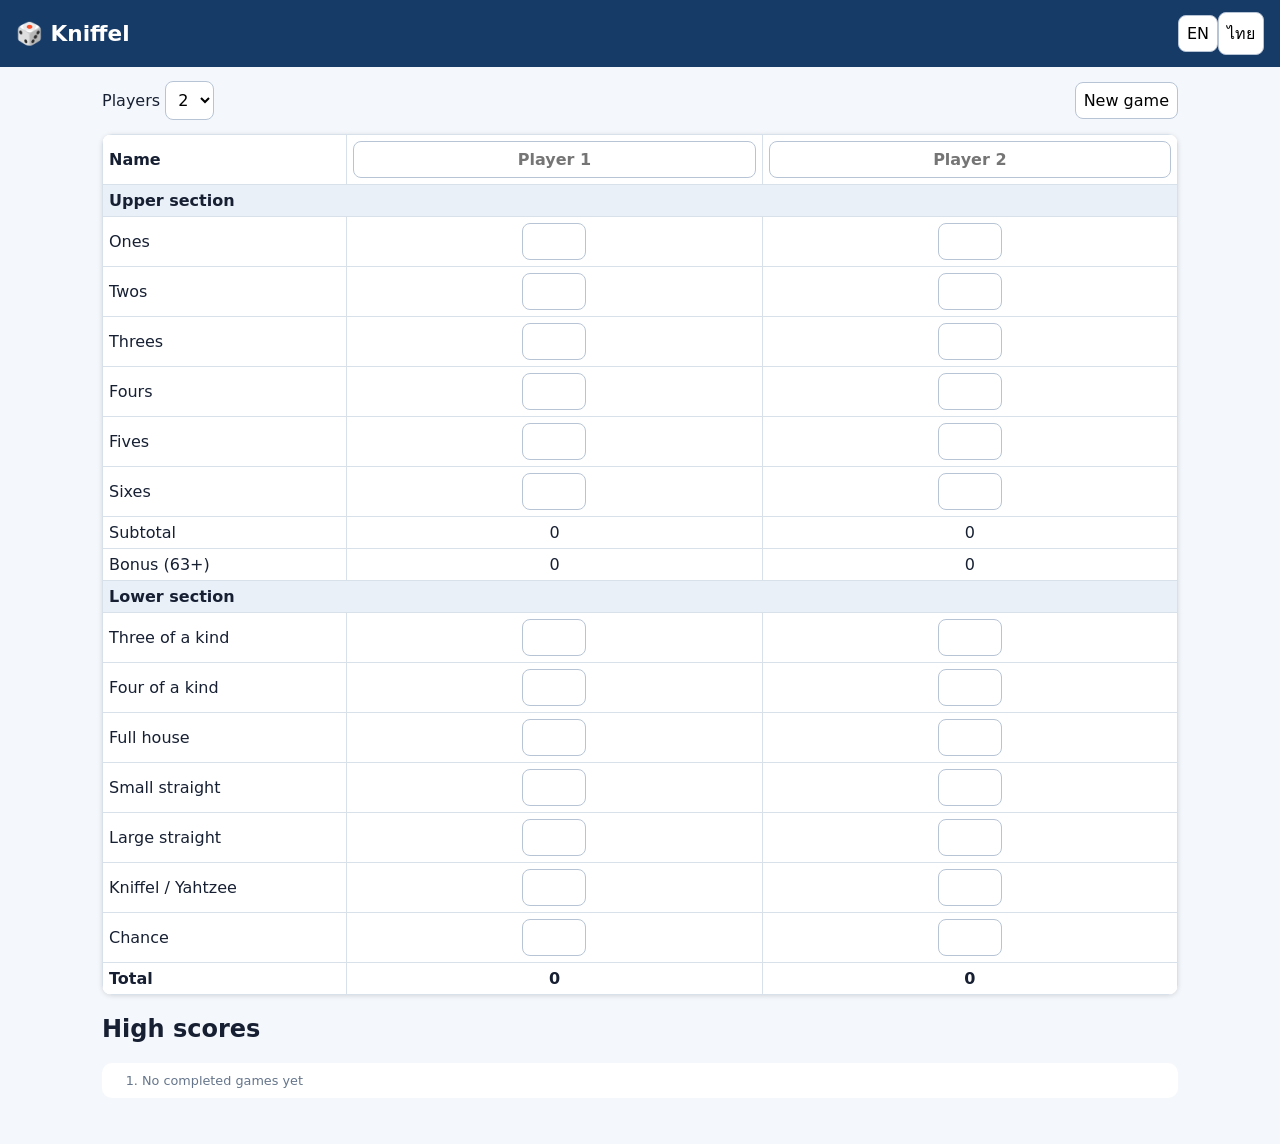
==== index.html @ c6c3c93a "Rebrand and improve Dice Game PWA" ====
<!doctype html><html lang="en"><head><meta charset="utf-8"><meta name="viewport" content="width=device-width,initial-scale=1,viewport-fit=cover"><meta name="theme-color" content="#173b67"><title>Dice Game</title><link rel="manifest" href="manifest.webmanifest"><link rel="stylesheet" href="style.css"></head><body><header><h1>🎲 <span data-t="title">Dice Game</span></h1><div><button id="en">EN</button><button id="th">ไทย</button></div></header><main><section class="setup"><label><span data-t="players">Players</span> <select id="count"><option>2</option><option>3</option><option>4</option><option>5</option><option>6</option></select></label><button id="new" data-t="newGame">New game</button></section><div id="turn"></div><div id="board"></div><section><h2 data-t="records">High scores</h2><ol id="records"></ol></section></main><script src="app.js"></script></body></html>
---- style.css ----
:root{font-family:system-ui,-apple-system,"Noto Sans Thai",sans-serif;color:#172033;background:#f4f7fb}*{box-sizing:border-box}body{margin:0}header{position:sticky;top:0;z-index:2;background:#173b67;color:white;padding:12px 16px;display:flex;justify-content:space-between;align-items:center}h1{margin:0;font-size:1.35rem}button,select,input{font:inherit;padding:8px;border:1px solid #b7c4d6;border-radius:8px;background:white}button{cursor:pointer}.setup{display:flex;gap:10px;align-items:center;justify-content:space-between;margin:14px 0}main{max-width:1100px;margin:auto;padding:0 12px 30px}.tablewrap{overflow:auto;background:white;border-radius:10px;box-shadow:0 1px 5px #0002}table{border-collapse:collapse;width:100%;min-width:540px}th,td{border:1px solid #d8e0ea;padding:6px;text-align:center}th:first-child,td:first-child{text-align:left;position:sticky;left:0;background:white;min-width:150px}.section td{font-weight:700;background:#e9f0f8!important}.total td{font-weight:800}.score{width:64px;text-align:center}.name{width:100%;min-width:90px;text-align:center;font-weight:700}.muted{font-size:.8rem;color:#65758b}#records{background:white;border-radius:10px;padding:10px 10px 10px 40px}@media(max-width:600px){main{padding:0 6px 20px}th,td{padding:5px 3px}.score{width:54px}}
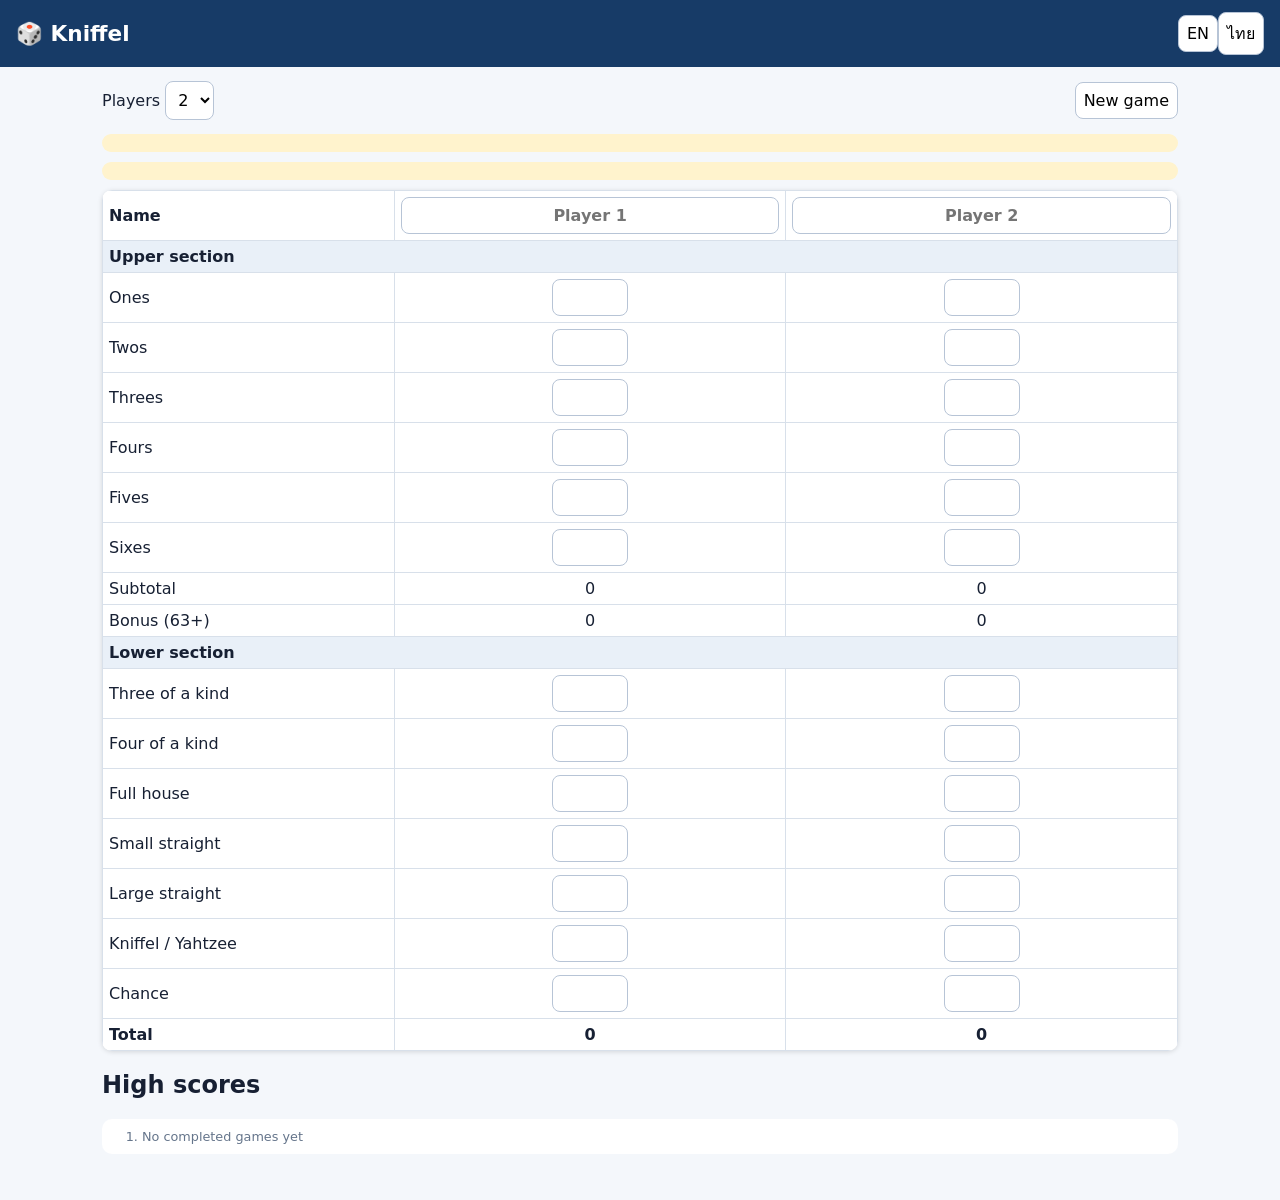
==== commit f6976e1c: "Rebrand UI and add turn indicator" ====
--- a/index.html
+++ b/index.html
@@ -1 +1 @@
-<!doctype html><html lang="en"><head><meta charset="utf-8"><meta name="viewport" content="width=device-width,initial-scale=1,viewport-fit=cover"><meta name="theme-color" content="#173b67"><title>Dice Game</title><link rel="manifest" href="manifest.webmanifest"><link rel="stylesheet" href="style.css"></head><body><header><h1>🎲 <span data-t="title">Dice Game</span></h1><div><button id="en">EN</button><button id="th">ไทย</button></div></header><main><section class="setup"><label><span data-t="players">Players</span> <select id="count"><option>2</option><option>3</option><option>4</option><option>5</option><option>6</option></select></label><button id="new" data-t="newGame">New game</button></section><div id="turn"></div><div id="board"></div><section><h2 data-t="records">High scores</h2><ol id="records"></ol></section></main><script src="app.js"></script></body></html>+<!doctype html><html lang="en"><head><meta charset="utf-8"><meta name="viewport" content="width=device-width,initial-scale=1,viewport-fit=cover"><meta name="theme-color" content="#173b67"><title>Dice Game</title><link rel="manifest" href="manifest.webmanifest"><link rel="stylesheet" href="style.css"></head><body><header><h1>🎲 <span data-t="title">Dice Game</span></h1><div><button id="en">EN</button><button id="th">ไทย</button></div></header><main><section class="setup"><label><span data-t="players">Players</span> <select id="count"><option>2</option><option>3</option><option>4</option><option>5</option><option>6</option></select></label><button id="new" data-t="newGame">New game</button></section><div id="turn"></div><div id="turn"></div><div id="board"></div><section><h2 data-t="records">High scores</h2><ol id="records"></ol></section></main><script src="app.js"></script></body></html>
--- a/style.css
+++ b/style.css
@@ -1 +1 @@
-:root{font-family:system-ui,-apple-system,"Noto Sans Thai",sans-serif;color:#172033;background:#f4f7fb}*{box-sizing:border-box}body{margin:0}header{position:sticky;top:0;z-index:2;background:#173b67;color:white;padding:12px 16px;display:flex;justify-content:space-between;align-items:center}h1{margin:0;font-size:1.35rem}button,select,input{font:inherit;padding:8px;border:1px solid #b7c4d6;border-radius:8px;background:white}button{cursor:pointer}.setup{display:flex;gap:10px;align-items:center;justify-content:space-between;margin:14px 0}main{max-width:1100px;margin:auto;padding:0 12px 30px}.tablewrap{overflow:auto;background:white;border-radius:10px;box-shadow:0 1px 5px #0002}table{border-collapse:collapse;width:100%;min-width:540px}th,td{border:1px solid #d8e0ea;padding:6px;text-align:center}th:first-child,td:first-child{text-align:left;position:sticky;left:0;background:white;min-width:150px}.section td{font-weight:700;background:#e9f0f8!important}.total td{font-weight:800}.score{width:64px;text-align:center}.name{width:100%;min-width:90px;text-align:center;font-weight:700}.muted{font-size:.8rem;color:#65758b}#records{background:white;border-radius:10px;padding:10px 10px 10px 40px}@media(max-width:600px){main{padding:0 6px 20px}th,td{padding:5px 3px}.score{width:54px}}+:root{font-family:system-ui,-apple-system,"Noto Sans Thai",sans-serif;color:#172033;background:#f4f7fb}*{box-sizing:border-box}body{margin:0}header{position:sticky;top:0;z-index:3;background:#173b67;color:white;padding:12px 16px;display:flex;justify-content:space-between;align-items:center}h1{margin:0;font-size:1.35rem}button,select,input{font:inherit;padding:8px;border:1px solid #b7c4d6;border-radius:8px;background:white}button{cursor:pointer}.setup{display:flex;gap:10px;align-items:center;justify-content:space-between;margin:14px 0}main{max-width:1100px;margin:auto;padding:0 12px 30px}#turn{padding:9px 12px;margin-bottom:10px;border-radius:9px;background:#fff3cd;font-weight:700}.tablewrap{overflow:auto;background:white;border-radius:10px;box-shadow:0 1px 5px #0002}table{border-collapse:collapse;width:100%;min-width:560px}th,td{border:1px solid #d8e0ea;padding:6px;text-align:center}th:first-child,td:first-child{text-align:left;position:sticky;left:0;background:white;min-width:190px;z-index:1}.section td{font-weight:700;background:#e9f0f8!important}.total td,.grand td{font-weight:800}.grand td{background:#e6f4ea}.score{width:76px;text-align:center}.name{width:100%;min-width:90px;text-align:center;font-weight:700}.hint{display:block;font-size:.72rem;color:#65758b;font-weight:400;margin-top:2px}.dice{font-size:1.25rem;letter-spacing:2px}.locked{background:#eef1f5}.active{outline:2px solid #173b67}.muted{font-size:.8rem;color:#65758b}#records{background:white;border-radius:10px;padding:10px 10px 10px 40px}@media(max-width:600px){main{padding:0 6px 20px}th,td{padding:5px 3px}.score{width:68px}th:first-child,td:first-child{min-width:165px}}
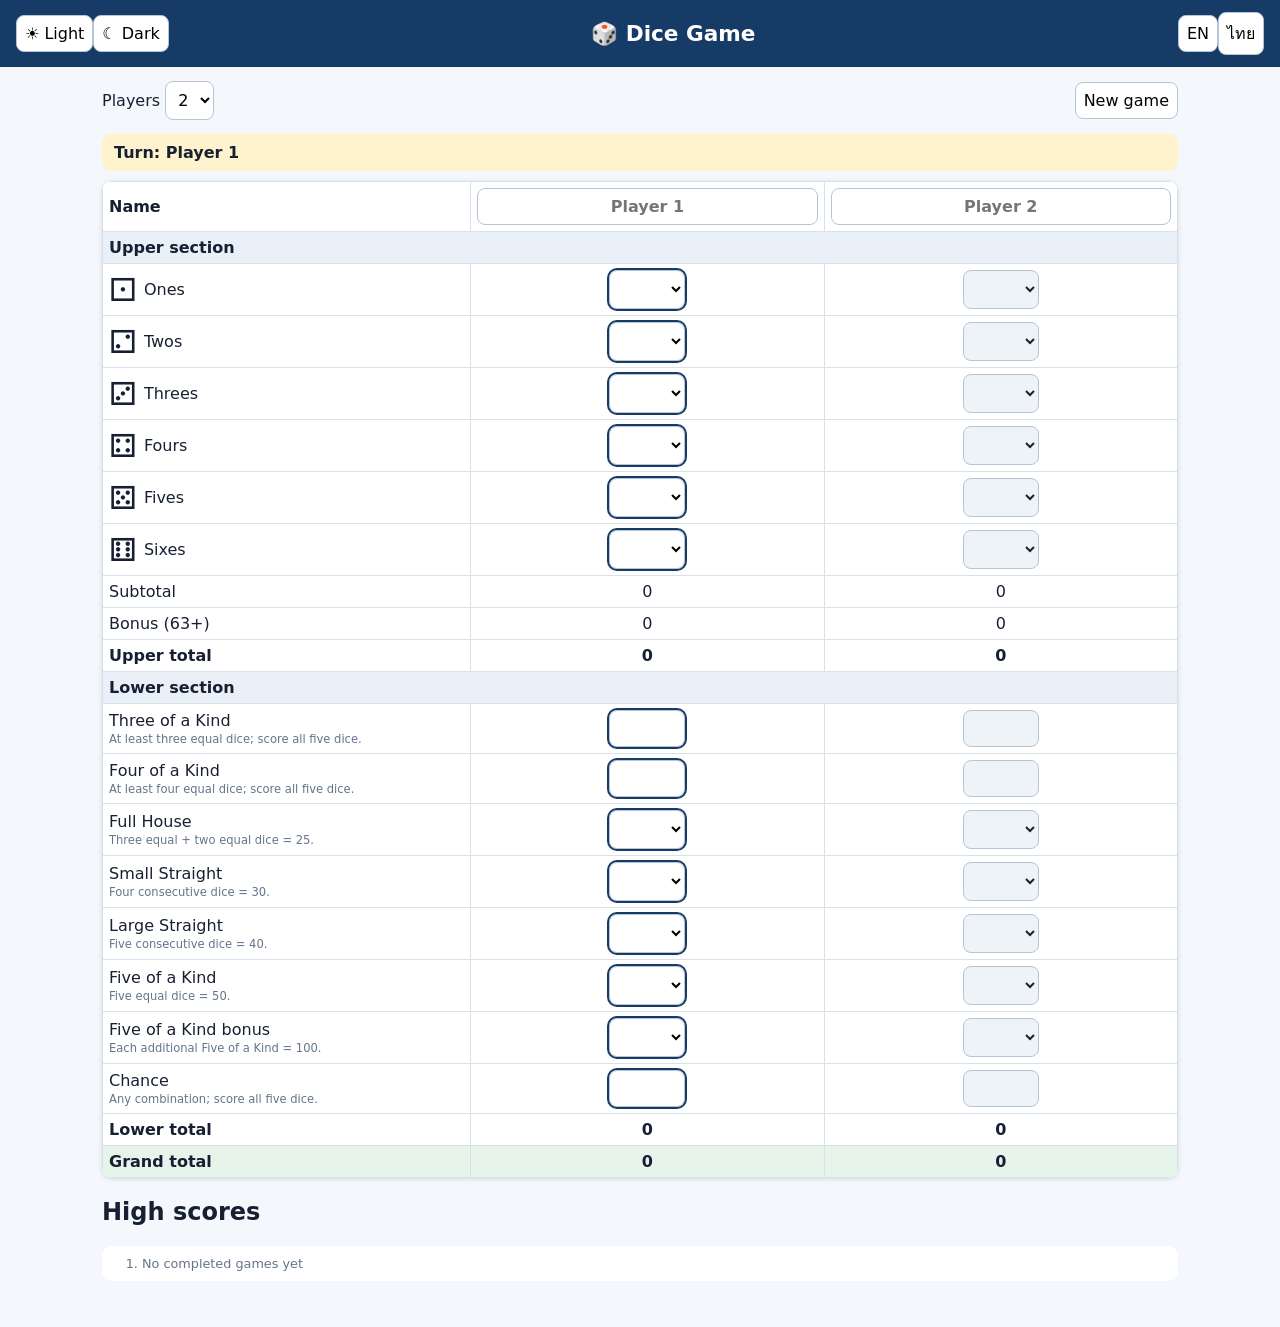
==== commit 1ce4c5b5: "Add centered header and theme controls" ====
--- a/index.html
+++ b/index.html
@@ -1 +1 @@
-<!doctype html><html lang="en"><head><meta charset="utf-8"><meta name="viewport" content="width=device-width,initial-scale=1,viewport-fit=cover"><meta name="theme-color" content="#173b67"><title>Dice Game</title><link rel="manifest" href="manifest.webmanifest"><link rel="stylesheet" href="style.css"></head><body><header><h1>🎲 <span data-t="title">Dice Game</span></h1><div><button id="en">EN</button><button id="th">ไทย</button></div></header><main><section class="setup"><label><span data-t="players">Players</span> <select id="count"><option>2</option><option>3</option><option>4</option><option>5</option><option>6</option></select></label><button id="new" data-t="newGame">New game</button></section><div id="turn"></div><div id="turn"></div><div id="board"></div><section><h2 data-t="records">High scores</h2><ol id="records"></ol></section></main><script src="app.js"></script></body></html>+<!doctype html><html lang="en"><head><meta charset="utf-8"><meta name="viewport" content="width=device-width,initial-scale=1,viewport-fit=cover"><meta name="theme-color" content="#173b67"><title>Dice Game</title><link rel="manifest" href="manifest.webmanifest"><link rel="stylesheet" href="style.css"></head><body><header><div class="theme"><button id="light">☀ Light</button><button id="dark">☾ Dark</button></div><h1>🎲 <span data-t="title">Dice Game</span></h1><div class="language"><button id="en">EN</button><button id="th">ไทย</button></div></header><main><section class="setup"><label><span data-t="players">Players</span> <select id="count"><option>2</option><option>3</option><option>4</option><option>5</option><option>6</option></select></label><button id="new" data-t="newGame">New game</button></section><div id="turn"></div><div id="board"></div><section><h2 data-t="records">High scores</h2><ol id="records"></ol></section></main><script src="app.js"></script></body></html>
--- a/style.css
+++ b/style.css
@@ -1 +1 @@
-:root{font-family:system-ui,-apple-system,"Noto Sans Thai",sans-serif;color:#172033;background:#f4f7fb}*{box-sizing:border-box}body{margin:0}header{position:sticky;top:0;z-index:3;background:#173b67;color:white;padding:12px 16px;display:flex;justify-content:space-between;align-items:center}h1{margin:0;font-size:1.35rem}button,select,input{font:inherit;padding:8px;border:1px solid #b7c4d6;border-radius:8px;background:white}button{cursor:pointer}.setup{display:flex;gap:10px;align-items:center;justify-content:space-between;margin:14px 0}main{max-width:1100px;margin:auto;padding:0 12px 30px}#turn{padding:9px 12px;margin-bottom:10px;border-radius:9px;background:#fff3cd;font-weight:700}.tablewrap{overflow:auto;background:white;border-radius:10px;box-shadow:0 1px 5px #0002}table{border-collapse:collapse;width:100%;min-width:560px}th,td{border:1px solid #d8e0ea;padding:6px;text-align:center}th:first-child,td:first-child{text-align:left;position:sticky;left:0;background:white;min-width:190px;z-index:1}.section td{font-weight:700;background:#e9f0f8!important}.total td,.grand td{font-weight:800}.grand td{background:#e6f4ea}.score{width:76px;text-align:center}.name{width:100%;min-width:90px;text-align:center;font-weight:700}.hint{display:block;font-size:.72rem;color:#65758b;font-weight:400;margin-top:2px}.dice{font-size:1.25rem;letter-spacing:2px}.locked{background:#eef1f5}.active{outline:2px solid #173b67}.muted{font-size:.8rem;color:#65758b}#records{background:white;border-radius:10px;padding:10px 10px 10px 40px}@media(max-width:600px){main{padding:0 6px 20px}th,td{padding:5px 3px}.score{width:68px}th:first-child,td:first-child{min-width:165px}}+:root{font-family:system-ui,-apple-system,"Noto Sans Thai",sans-serif;color:#172033;background:#f4f7fb}*{box-sizing:border-box}body{margin:0}header{position:sticky;top:0;z-index:3;background:#173b67;color:white;padding:12px 16px;display:flex;justify-content:space-between;align-items:center}h1{margin:0;font-size:1.35rem}button,select,input{font:inherit;padding:8px;border:1px solid #b7c4d6;border-radius:8px;background:white}button{cursor:pointer}.setup{display:flex;gap:10px;align-items:center;justify-content:space-between;margin:14px 0}main{max-width:1100px;margin:auto;padding:0 12px 30px}#turn{padding:9px 12px;margin-bottom:10px;border-radius:9px;background:#fff3cd;font-weight:700}.tablewrap{overflow:auto;background:white;border-radius:10px;box-shadow:0 1px 5px #0002}table{border-collapse:collapse;width:100%;min-width:560px}th,td{border:1px solid #d8e0ea;padding:6px;text-align:center}th:first-child,td:first-child{text-align:left;position:sticky;left:0;background:white;min-width:190px;z-index:1}.section td{font-weight:700;background:#e9f0f8!important}.total td,.grand td{font-weight:800}.grand td{background:#e6f4ea}.score{width:76px;text-align:center}.name{width:100%;min-width:90px;text-align:center;font-weight:700}.hint{display:block;font-size:.72rem;color:#65758b;font-weight:400;margin-top:2px}.dice{font-size:1.25rem;letter-spacing:2px}.locked{background:#eef1f5}.active{outline:2px solid #173b67}.muted{font-size:.8rem;color:#65758b}#records{background:white;border-radius:10px;padding:10px 10px 10px 40px}@media(max-width:600px){main{padding:0 6px 20px}th,td{padding:5px 3px}.score{width:68px}th:first-child,td:first-child{min-width:165px}}#turn{padding:9px 12px;margin:10px 0;background:#fff3cd;border-radius:9px;font-weight:700}.hint{display:block;font-size:.72rem;color:#65758b;margin-top:2px}.dice{font-size:1.25rem;letter-spacing:2px}.locked{opacity:.55}.active{outline:2px solid #173b67}.grand td{font-weight:800;background:#e6f4ea}.score{min-width:70px}.dice{font-size:2rem!important;line-height:1;vertical-align:middle}.score:disabled{opacity:1!important;color:#172033!important;-webkit-text-fill-color:#172033!important;background:#eef3f8!important;font-weight:700}.score.locked{opacity:1!important}.score:disabled option{color:#172033}
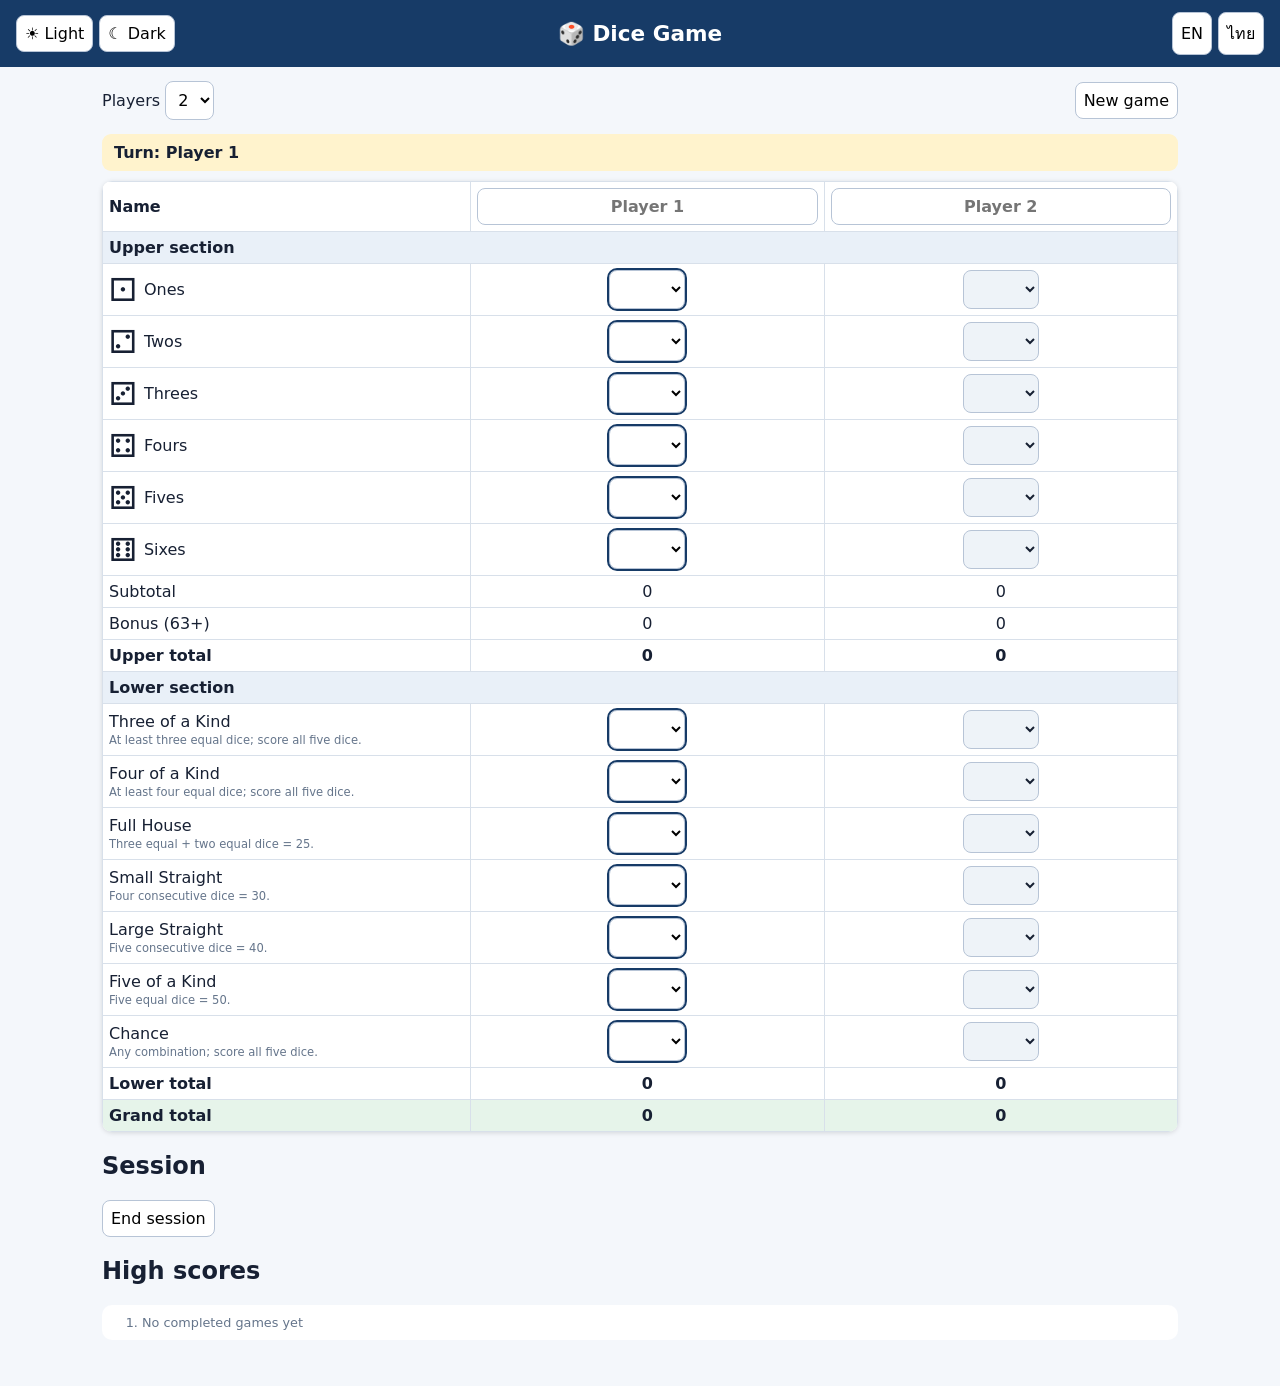
==== commit 7a4e97cd: "Add game session summary area" ====
--- a/index.html
+++ b/index.html
@@ -1 +1 @@
-<!doctype html><html lang="en"><head><meta charset="utf-8"><meta name="viewport" content="width=device-width,initial-scale=1,viewport-fit=cover"><meta name="theme-color" content="#173b67"><title>Dice Game</title><link rel="manifest" href="manifest.webmanifest"><link rel="stylesheet" href="style.css"></head><body><header><div class="theme"><button id="light">☀ Light</button><button id="dark">☾ Dark</button></div><h1>🎲 <span data-t="title">Dice Game</span></h1><div class="language"><button id="en">EN</button><button id="th">ไทย</button></div></header><main><section class="setup"><label><span data-t="players">Players</span> <select id="count"><option>2</option><option>3</option><option>4</option><option>5</option><option>6</option></select></label><button id="new" data-t="newGame">New game</button></section><div id="turn"></div><div id="board"></div><section><h2 data-t="records">High scores</h2><ol id="records"></ol></section></main><script src="app.js"></script></body></html>+<!doctype html><html lang="en"><head><meta charset="utf-8"><meta name="viewport" content="width=device-width,initial-scale=1,viewport-fit=cover"><meta name="theme-color" content="#173b67"><title>Dice Game</title><link rel="manifest" href="manifest.webmanifest"><link rel="stylesheet" href="style.css"></head><body><header><div class="theme"><button id="light">☀ Light</button><button id="dark">☾ Dark</button></div><h1>🎲 <span data-t="title">Dice Game</span></h1><div class="language"><button id="en">EN</button><button id="th">ไทย</button></div></header><main><section class="setup"><label><span data-t="players">Players</span> <select id="count"><option>2</option><option>3</option><option>4</option><option>5</option><option>6</option></select></label><button id="new" data-t="newGame">New game</button></section><div id="turn"></div><div id="board"></div><section id="sessionBox"><h2 id="sessionTitle">Session</h2><div id="sessionSummary"></div><button id="endSession">End session</button></section><section><h2 data-t="records">High scores</h2><ol id="records"></ol></section></main><script src="app.js"></script></body></html>
--- a/style.css
+++ b/style.css
@@ -1 +1 @@
-:root{font-family:system-ui,-apple-system,"Noto Sans Thai",sans-serif;color:#172033;background:#f4f7fb}*{box-sizing:border-box}body{margin:0}header{position:sticky;top:0;z-index:3;background:#173b67;color:white;padding:12px 16px;display:flex;justify-content:space-between;align-items:center}h1{margin:0;font-size:1.35rem}button,select,input{font:inherit;padding:8px;border:1px solid #b7c4d6;border-radius:8px;background:white}button{cursor:pointer}.setup{display:flex;gap:10px;align-items:center;justify-content:space-between;margin:14px 0}main{max-width:1100px;margin:auto;padding:0 12px 30px}#turn{padding:9px 12px;margin-bottom:10px;border-radius:9px;background:#fff3cd;font-weight:700}.tablewrap{overflow:auto;background:white;border-radius:10px;box-shadow:0 1px 5px #0002}table{border-collapse:collapse;width:100%;min-width:560px}th,td{border:1px solid #d8e0ea;padding:6px;text-align:center}th:first-child,td:first-child{text-align:left;position:sticky;left:0;background:white;min-width:190px;z-index:1}.section td{font-weight:700;background:#e9f0f8!important}.total td,.grand td{font-weight:800}.grand td{background:#e6f4ea}.score{width:76px;text-align:center}.name{width:100%;min-width:90px;text-align:center;font-weight:700}.hint{display:block;font-size:.72rem;color:#65758b;font-weight:400;margin-top:2px}.dice{font-size:1.25rem;letter-spacing:2px}.locked{background:#eef1f5}.active{outline:2px solid #173b67}.muted{font-size:.8rem;color:#65758b}#records{background:white;border-radius:10px;padding:10px 10px 10px 40px}@media(max-width:600px){main{padding:0 6px 20px}th,td{padding:5px 3px}.score{width:68px}th:first-child,td:first-child{min-width:165px}}#turn{padding:9px 12px;margin:10px 0;background:#fff3cd;border-radius:9px;font-weight:700}.hint{display:block;font-size:.72rem;color:#65758b;margin-top:2px}.dice{font-size:1.25rem;letter-spacing:2px}.locked{opacity:.55}.active{outline:2px solid #173b67}.grand td{font-weight:800;background:#e6f4ea}.score{min-width:70px}.dice{font-size:2rem!important;line-height:1;vertical-align:middle}.score:disabled{opacity:1!important;color:#172033!important;-webkit-text-fill-color:#172033!important;background:#eef3f8!important;font-weight:700}.score.locked{opacity:1!important}.score:disabled option{color:#172033}+:root{font-family:system-ui,-apple-system,"Noto Sans Thai",sans-serif;color:#172033;background:#f4f7fb}*{box-sizing:border-box}body{margin:0}header{position:sticky;top:0;z-index:3;background:#173b67;color:white;padding:12px 16px;display:flex;justify-content:space-between;align-items:center}h1{margin:0;font-size:1.35rem}button,select,input{font:inherit;padding:8px;border:1px solid #b7c4d6;border-radius:8px;background:white}button{cursor:pointer}.setup{display:flex;gap:10px;align-items:center;justify-content:space-between;margin:14px 0}main{max-width:1100px;margin:auto;padding:0 12px 30px}#turn{padding:9px 12px;margin-bottom:10px;border-radius:9px;background:#fff3cd;font-weight:700}.tablewrap{overflow:auto;background:white;border-radius:10px;box-shadow:0 1px 5px #0002}table{border-collapse:collapse;width:100%;min-width:560px}th,td{border:1px solid #d8e0ea;padding:6px;text-align:center}th:first-child,td:first-child{text-align:left;position:sticky;left:0;background:white;min-width:190px;z-index:1}.section td{font-weight:700;background:#e9f0f8!important}.total td,.grand td{font-weight:800}.grand td{background:#e6f4ea}.score{width:76px;text-align:center}.name{width:100%;min-width:90px;text-align:center;font-weight:700}.hint{display:block;font-size:.72rem;color:#65758b;font-weight:400;margin-top:2px}.dice{font-size:1.25rem;letter-spacing:2px}.locked{background:#eef1f5}.active{outline:2px solid #173b67}.muted{font-size:.8rem;color:#65758b}#records{background:white;border-radius:10px;padding:10px 10px 10px 40px}@media(max-width:600px){main{padding:0 6px 20px}th,td{padding:5px 3px}.score{width:68px}th:first-child,td:first-child{min-width:165px}}#turn{padding:9px 12px;margin:10px 0;background:#fff3cd;border-radius:9px;font-weight:700}.hint{display:block;font-size:.72rem;color:#65758b;margin-top:2px}.dice{font-size:1.25rem;letter-spacing:2px}.locked{opacity:.55}.active{outline:2px solid #173b67}.grand td{font-weight:800;background:#e6f4ea}.score{min-width:70px}.dice{font-size:2rem!important;line-height:1;vertical-align:middle}.score:disabled{opacity:1!important;color:#172033!important;-webkit-text-fill-color:#172033!important;background:#eef3f8!important;font-weight:700}.score.locked{opacity:1!important}.score:disabled option{color:#172033}header{display:grid!important;grid-template-columns:1fr auto 1fr;gap:10px}.theme{justify-self:start}.language{justify-self:end}header h1{justify-self:center}.theme,.language{display:flex;gap:6px}.dark{color:#e8edf5;background:#111827}.dark main{color:#e8edf5}.dark .tablewrap,.dark #records,.dark th:first-child,.dark td:first-child{background:#1f2937;color:#e8edf5}.dark th,.dark td{border-color:#475569}.dark .section td{background:#334155!important}.dark .grand td{background:#164e3b}.dark input,.dark select,.dark button{background:#273449;color:#f8fafc;border-color:#64748b}.dark #turn{background:#493b13;color:#fff}.dark .hint,.dark .muted{color:#cbd5e1}@media(max-width:600px){header{grid-template-columns:1fr auto 1fr;padding:8px 6px}.theme button,.language button{padding:6px}.theme button{font-size:.78rem}header h1{font-size:1.05rem}}
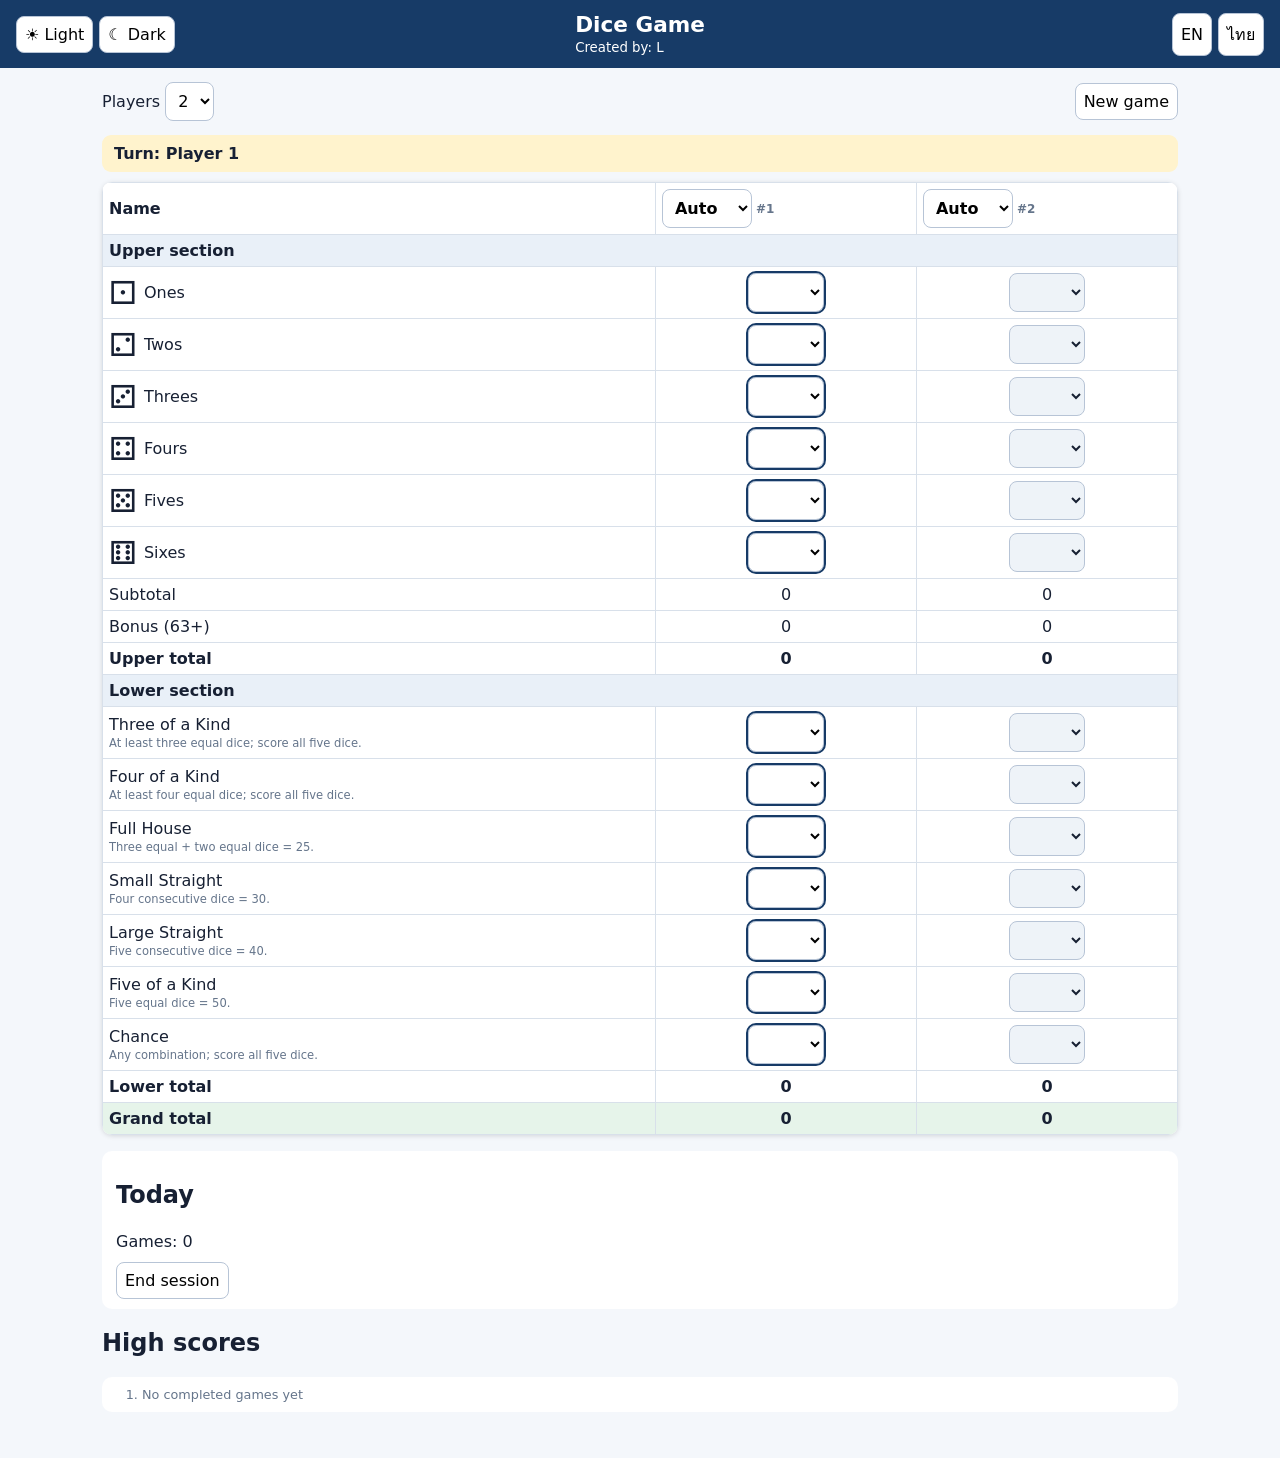
==== commit de2de53a: "Add Dice Game creator credit" ====
--- a/index.html
+++ b/index.html
@@ -1 +1 @@
-<!doctype html><html lang="en"><head><meta charset="utf-8"><meta name="viewport" content="width=device-width,initial-scale=1,viewport-fit=cover"><meta name="theme-color" content="#173b67"><title>Dice Game</title><link rel="manifest" href="manifest.webmanifest"><link rel="stylesheet" href="style.css"></head><body><header><div class="theme"><button id="light">☀ Light</button><button id="dark">☾ Dark</button></div><h1>🎲 <span data-t="title">Dice Game</span></h1><div class="language"><button id="en">EN</button><button id="th">ไทย</button></div></header><main><section class="setup"><label><span data-t="players">Players</span> <select id="count"><option>2</option><option>3</option><option>4</option><option>5</option><option>6</option></select></label><button id="new" data-t="newGame">New game</button></section><div id="turn"></div><div id="board"></div><section id="sessionBox"><h2 id="sessionTitle">Session</h2><div id="sessionSummary"></div><button id="endSession">End session</button></section><section><h2 data-t="records">High scores</h2><ol id="records"></ol></section></main><script src="app.js"></script></body></html>+<!doctype html><html lang="en"><head><meta charset="utf-8"><meta name="viewport" content="width=device-width,initial-scale=1,viewport-fit=cover"><meta name="theme-color" content="#173b67"><title>Dice Game</title><link rel="manifest" href="manifest.webmanifest"><link rel="stylesheet" href="style.css"></head><body><header><div class="theme"><button id="light">☀ Light</button><button id="dark">☾ Dark</button></div><div class="brand"><h1><span data-t="title">Dice Game</span></h1><small>Created by: L</small></div><div class="language"><button id="en">EN</button><button id="th">ไทย</button></div></header><main><section class="setup"><label><span data-t="players">Players</span> <select id="count"><option>2</option><option>3</option><option>4</option><option>5</option><option>6</option></select></label><button id="new" data-t="newGame">New game</button></section><div id="turn"></div><div id="board"></div><section id="sessionBox"><h2 id="sessionTitle">Session</h2><div id="sessionSummary"></div><button id="endSession">End session</button></section><section><h2 data-t="records">High scores</h2><ol id="records"></ol></section></main><script src="app.js"></script></body></html>
--- a/style.css
+++ b/style.css
@@ -1 +1 @@
-:root{font-family:system-ui,-apple-system,"Noto Sans Thai",sans-serif;color:#172033;background:#f4f7fb}*{box-sizing:border-box}body{margin:0}header{position:sticky;top:0;z-index:3;background:#173b67;color:white;padding:12px 16px;display:flex;justify-content:space-between;align-items:center}h1{margin:0;font-size:1.35rem}button,select,input{font:inherit;padding:8px;border:1px solid #b7c4d6;border-radius:8px;background:white}button{cursor:pointer}.setup{display:flex;gap:10px;align-items:center;justify-content:space-between;margin:14px 0}main{max-width:1100px;margin:auto;padding:0 12px 30px}#turn{padding:9px 12px;margin-bottom:10px;border-radius:9px;background:#fff3cd;font-weight:700}.tablewrap{overflow:auto;background:white;border-radius:10px;box-shadow:0 1px 5px #0002}table{border-collapse:collapse;width:100%;min-width:560px}th,td{border:1px solid #d8e0ea;padding:6px;text-align:center}th:first-child,td:first-child{text-align:left;position:sticky;left:0;background:white;min-width:190px;z-index:1}.section td{font-weight:700;background:#e9f0f8!important}.total td,.grand td{font-weight:800}.grand td{background:#e6f4ea}.score{width:76px;text-align:center}.name{width:100%;min-width:90px;text-align:center;font-weight:700}.hint{display:block;font-size:.72rem;color:#65758b;font-weight:400;margin-top:2px}.dice{font-size:1.25rem;letter-spacing:2px}.locked{background:#eef1f5}.active{outline:2px solid #173b67}.muted{font-size:.8rem;color:#65758b}#records{background:white;border-radius:10px;padding:10px 10px 10px 40px}@media(max-width:600px){main{padding:0 6px 20px}th,td{padding:5px 3px}.score{width:68px}th:first-child,td:first-child{min-width:165px}}#turn{padding:9px 12px;margin:10px 0;background:#fff3cd;border-radius:9px;font-weight:700}.hint{display:block;font-size:.72rem;color:#65758b;margin-top:2px}.dice{font-size:1.25rem;letter-spacing:2px}.locked{opacity:.55}.active{outline:2px solid #173b67}.grand td{font-weight:800;background:#e6f4ea}.score{min-width:70px}.dice{font-size:2rem!important;line-height:1;vertical-align:middle}.score:disabled{opacity:1!important;color:#172033!important;-webkit-text-fill-color:#172033!important;background:#eef3f8!important;font-weight:700}.score.locked{opacity:1!important}.score:disabled option{color:#172033}header{display:grid!important;grid-template-columns:1fr auto 1fr;gap:10px}.theme{justify-self:start}.language{justify-self:end}header h1{justify-self:center}.theme,.language{display:flex;gap:6px}.dark{color:#e8edf5;background:#111827}.dark main{color:#e8edf5}.dark .tablewrap,.dark #records,.dark th:first-child,.dark td:first-child{background:#1f2937;color:#e8edf5}.dark th,.dark td{border-color:#475569}.dark .section td{background:#334155!important}.dark .grand td{background:#164e3b}.dark input,.dark select,.dark button{background:#273449;color:#f8fafc;border-color:#64748b}.dark #turn{background:#493b13;color:#fff}.dark .hint,.dark .muted{color:#cbd5e1}@media(max-width:600px){header{grid-template-columns:1fr auto 1fr;padding:8px 6px}.theme button,.language button{padding:6px}.theme button{font-size:.78rem}header h1{font-size:1.05rem}}+:root{font-family:system-ui,-apple-system,"Noto Sans Thai",sans-serif;color:#172033;background:#f4f7fb}*{box-sizing:border-box}body{margin:0}header{position:sticky;top:0;z-index:3;background:#173b67;color:white;padding:12px 16px;display:flex;justify-content:space-between;align-items:center}h1{margin:0;font-size:1.35rem}button,select,input{font:inherit;padding:8px;border:1px solid #b7c4d6;border-radius:8px;background:white}button{cursor:pointer}.setup{display:flex;gap:10px;align-items:center;justify-content:space-between;margin:14px 0}main{max-width:1100px;margin:auto;padding:0 12px 30px}#turn{padding:9px 12px;margin-bottom:10px;border-radius:9px;background:#fff3cd;font-weight:700}.tablewrap{overflow:auto;background:white;border-radius:10px;box-shadow:0 1px 5px #0002}table{border-collapse:collapse;width:100%;min-width:560px}th,td{border:1px solid #d8e0ea;padding:6px;text-align:center}th:first-child,td:first-child{text-align:left;position:sticky;left:0;background:white;min-width:190px;z-index:1}.section td{font-weight:700;background:#e9f0f8!important}.total td,.grand td{font-weight:800}.grand td{background:#e6f4ea}.score{width:76px;text-align:center}.name{width:100%;min-width:90px;text-align:center;font-weight:700}.hint{display:block;font-size:.72rem;color:#65758b;font-weight:400;margin-top:2px}.dice{font-size:1.25rem;letter-spacing:2px}.locked{background:#eef1f5}.active{outline:2px solid #173b67}.muted{font-size:.8rem;color:#65758b}#records{background:white;border-radius:10px;padding:10px 10px 10px 40px}@media(max-width:600px){main{padding:0 6px 20px}th,td{padding:5px 3px}.score{width:68px}th:first-child,td:first-child{min-width:165px}}#turn{padding:9px 12px;margin:10px 0;background:#fff3cd;border-radius:9px;font-weight:700}.hint{display:block;font-size:.72rem;color:#65758b;margin-top:2px}.dice{font-size:1.25rem;letter-spacing:2px}.locked{opacity:.55}.active{outline:2px solid #173b67}.grand td{font-weight:800;background:#e6f4ea}.score{min-width:70px}.dice{font-size:2rem!important;line-height:1;vertical-align:middle}.score:disabled{opacity:1!important;color:#172033!important;-webkit-text-fill-color:#172033!important;background:#eef3f8!important;font-weight:700}.score.locked{opacity:1!important}.score:disabled option{color:#172033}header{display:grid!important;grid-template-columns:1fr auto 1fr;gap:10px}.theme{justify-self:start}.language{justify-self:end}header h1{justify-self:center}.theme,.language{display:flex;gap:6px}.dark{color:#e8edf5;background:#111827}.dark main{color:#e8edf5}.dark .tablewrap,.dark #records,.dark th:first-child,.dark td:first-child{background:#1f2937;color:#e8edf5}.dark th,.dark td{border-color:#475569}.dark .section td{background:#334155!important}.dark .grand td{background:#164e3b}.dark input,.dark select,.dark button{background:#273449;color:#f8fafc;border-color:#64748b}.dark #turn{background:#493b13;color:#fff}.dark .hint,.dark .muted{color:#cbd5e1}@media(max-width:600px){header{grid-template-columns:1fr auto 1fr;padding:8px 6px}.theme button,.language button{padding:6px}.theme button{font-size:.78rem}header h1{font-size:1.05rem}}#sessionBox{margin-top:16px;background:white;border-radius:10px;padding:10px 14px}#sessionSummary{line-height:1.6;margin-bottom:8px}.dark #sessionBox{background:#1f2937}.playerpick{display:flex;gap:4px;align-items:center}.playerpick select{min-width:90px}.playerpick input{min-width:80px;width:100%}.seat{font-size:.75rem;white-space:nowrap;color:#65758b}.dark .seat{color:#cbd5e1}
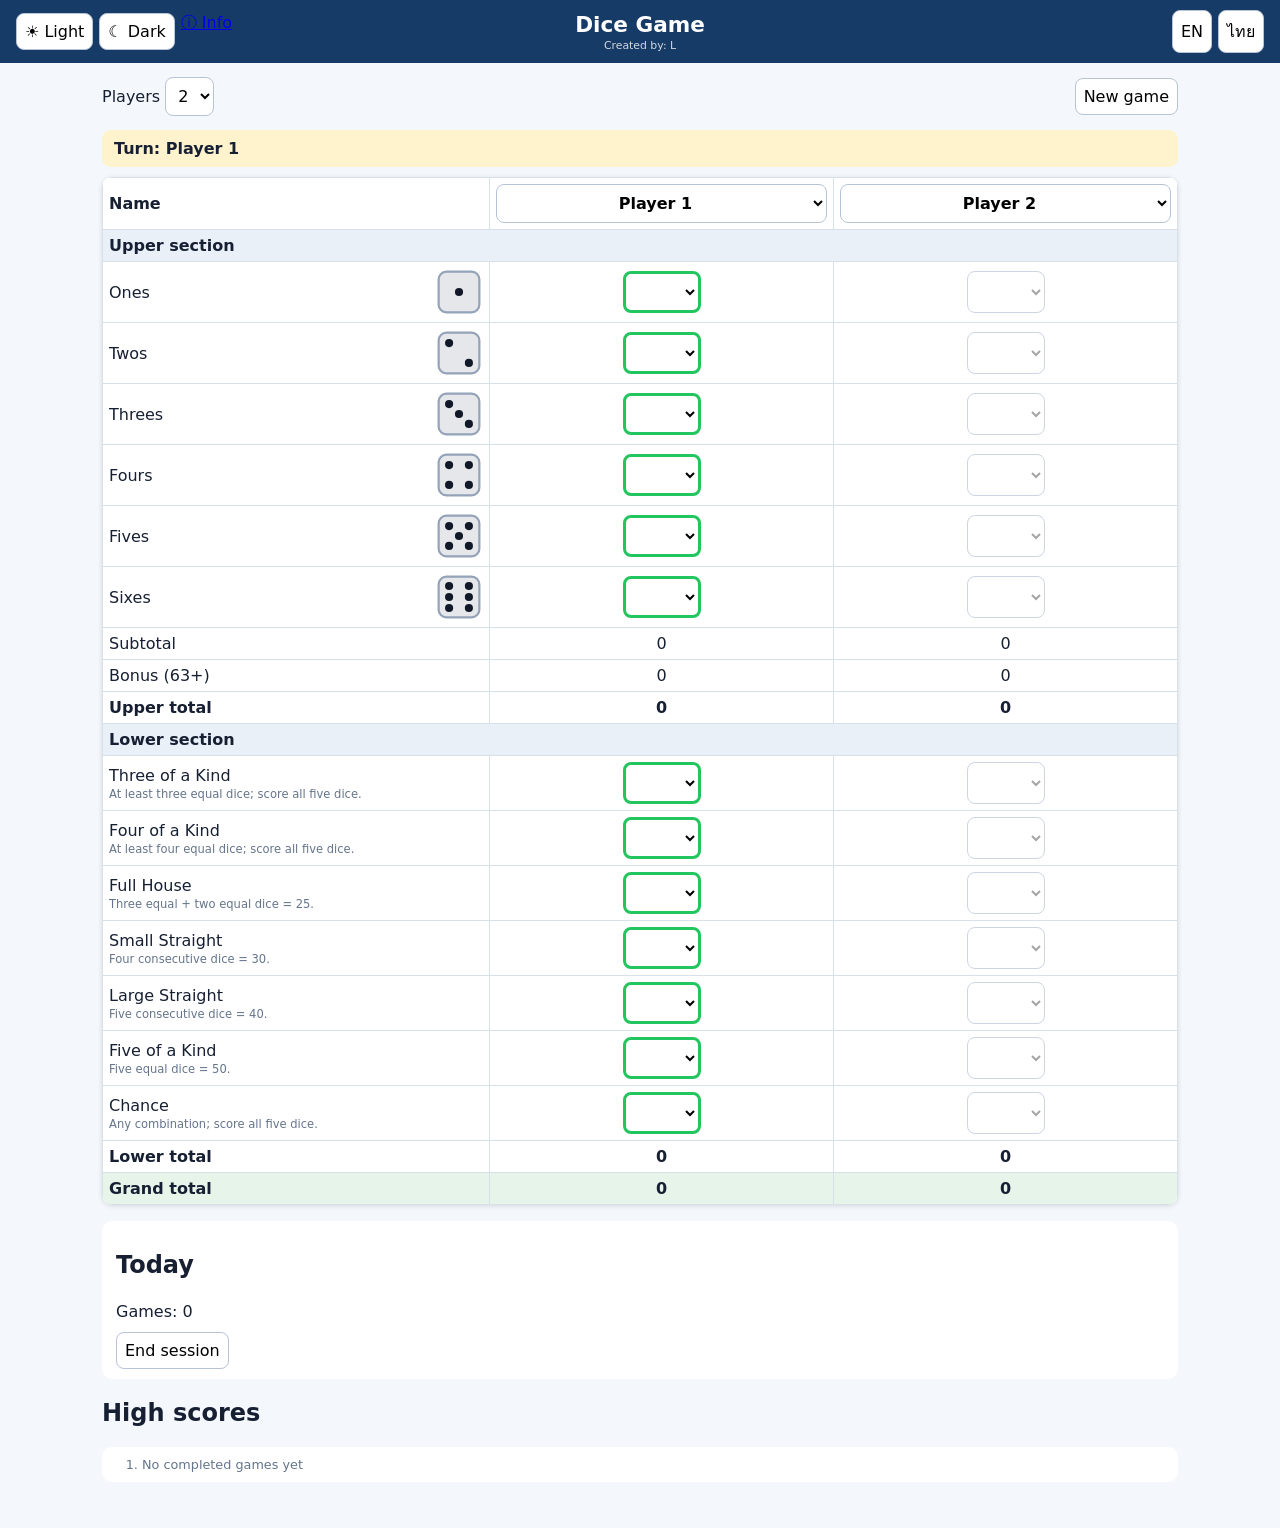
==== commit 1f893784: "Add rules info link" ====
--- a/index.html
+++ b/index.html
@@ -1 +1 @@
-<!doctype html><html lang="en"><head><meta charset="utf-8"><meta name="viewport" content="width=device-width,initial-scale=1,viewport-fit=cover"><meta name="theme-color" content="#173b67"><title>Dice Game</title><link rel="manifest" href="manifest.webmanifest"><link rel="stylesheet" href="style.css"></head><body><header><div class="theme"><button id="light">☀ Light</button><button id="dark">☾ Dark</button></div><div class="brand"><h1><span data-t="title">Dice Game</span></h1><small>Created by: L</small></div><div class="language"><button id="en">EN</button><button id="th">ไทย</button></div></header><main><section class="setup"><label><span data-t="players">Players</span> <select id="count"><option>2</option><option>3</option><option>4</option><option>5</option><option>6</option></select></label><button id="new" data-t="newGame">New game</button></section><div id="turn"></div><div id="board"></div><section id="sessionBox"><h2 id="sessionTitle">Session</h2><div id="sessionSummary"></div><button id="endSession">End session</button></section><section><h2 data-t="records">High scores</h2><ol id="records"></ol></section></main><script src="app.js"></script></body></html>+<!doctype html><html lang="en"><head><meta charset="utf-8"><meta name="viewport" content="width=device-width,initial-scale=1,viewport-fit=cover"><meta name="theme-color" content="#173b67"><title>Dice Game</title><link rel="manifest" href="manifest.webmanifest"><link rel="stylesheet" href="style.css"></head><body><header><div class="theme"><button id="light">☀ Light</button><button id="dark">☾ Dark</button><a class="infoBtn" href="rules.html">ⓘ Info</a></div><div class="brand"><h1><span data-t="title">Dice Game</span></h1><small>Created by: L</small></div><div class="language"><button id="en">EN</button><button id="th">ไทย</button></div></header><main><section class="setup"><label><span data-t="players">Players</span> <select id="count"><option>2</option><option>3</option><option>4</option><option>5</option><option>6</option></select></label><button id="new" data-t="newGame">New game</button></section><div id="turn"></div><div id="board"></div><section id="sessionBox"><h2 id="sessionTitle">Session</h2><div id="sessionSummary"></div><button id="endSession">End session</button></section><section><h2 data-t="records">High scores</h2><ol id="records"></ol></section></main><script src="app.js"></script></body></html>
--- a/style.css
+++ b/style.css
@@ -1 +1,4 @@
-:root{font-family:system-ui,-apple-system,"Noto Sans Thai",sans-serif;color:#172033;background:#f4f7fb}*{box-sizing:border-box}body{margin:0}header{position:sticky;top:0;z-index:3;background:#173b67;color:white;padding:12px 16px;display:flex;justify-content:space-between;align-items:center}h1{margin:0;font-size:1.35rem}button,select,input{font:inherit;padding:8px;border:1px solid #b7c4d6;border-radius:8px;background:white}button{cursor:pointer}.setup{display:flex;gap:10px;align-items:center;justify-content:space-between;margin:14px 0}main{max-width:1100px;margin:auto;padding:0 12px 30px}#turn{padding:9px 12px;margin-bottom:10px;border-radius:9px;background:#fff3cd;font-weight:700}.tablewrap{overflow:auto;background:white;border-radius:10px;box-shadow:0 1px 5px #0002}table{border-collapse:collapse;width:100%;min-width:560px}th,td{border:1px solid #d8e0ea;padding:6px;text-align:center}th:first-child,td:first-child{text-align:left;position:sticky;left:0;background:white;min-width:190px;z-index:1}.section td{font-weight:700;background:#e9f0f8!important}.total td,.grand td{font-weight:800}.grand td{background:#e6f4ea}.score{width:76px;text-align:center}.name{width:100%;min-width:90px;text-align:center;font-weight:700}.hint{display:block;font-size:.72rem;color:#65758b;font-weight:400;margin-top:2px}.dice{font-size:1.25rem;letter-spacing:2px}.locked{background:#eef1f5}.active{outline:2px solid #173b67}.muted{font-size:.8rem;color:#65758b}#records{background:white;border-radius:10px;padding:10px 10px 10px 40px}@media(max-width:600px){main{padding:0 6px 20px}th,td{padding:5px 3px}.score{width:68px}th:first-child,td:first-child{min-width:165px}}#turn{padding:9px 12px;margin:10px 0;background:#fff3cd;border-radius:9px;font-weight:700}.hint{display:block;font-size:.72rem;color:#65758b;margin-top:2px}.dice{font-size:1.25rem;letter-spacing:2px}.locked{opacity:.55}.active{outline:2px solid #173b67}.grand td{font-weight:800;background:#e6f4ea}.score{min-width:70px}.dice{font-size:2rem!important;line-height:1;vertical-align:middle}.score:disabled{opacity:1!important;color:#172033!important;-webkit-text-fill-color:#172033!important;background:#eef3f8!important;font-weight:700}.score.locked{opacity:1!important}.score:disabled option{color:#172033}header{display:grid!important;grid-template-columns:1fr auto 1fr;gap:10px}.theme{justify-self:start}.language{justify-self:end}header h1{justify-self:center}.theme,.language{display:flex;gap:6px}.dark{color:#e8edf5;background:#111827}.dark main{color:#e8edf5}.dark .tablewrap,.dark #records,.dark th:first-child,.dark td:first-child{background:#1f2937;color:#e8edf5}.dark th,.dark td{border-color:#475569}.dark .section td{background:#334155!important}.dark .grand td{background:#164e3b}.dark input,.dark select,.dark button{background:#273449;color:#f8fafc;border-color:#64748b}.dark #turn{background:#493b13;color:#fff}.dark .hint,.dark .muted{color:#cbd5e1}@media(max-width:600px){header{grid-template-columns:1fr auto 1fr;padding:8px 6px}.theme button,.language button{padding:6px}.theme button{font-size:.78rem}header h1{font-size:1.05rem}}#sessionBox{margin-top:16px;background:white;border-radius:10px;padding:10px 14px}#sessionSummary{line-height:1.6;margin-bottom:8px}.dark #sessionBox{background:#1f2937}.playerpick{display:flex;gap:4px;align-items:center}.playerpick select{min-width:90px}.playerpick input{min-width:80px;width:100%}.seat{font-size:.75rem;white-space:nowrap;color:#65758b}.dark .seat{color:#cbd5e1}+:root{font-family:system-ui,-apple-system,"Noto Sans Thai",sans-serif;color:#172033;background:#f4f7fb}*{box-sizing:border-box}body{margin:0;background:#f4f7fb}header{position:sticky;top:0;z-index:3;background:#173b67;color:#fff;padding:10px 16px;display:grid;grid-template-columns:1fr auto 1fr;align-items:center;gap:10px}.theme{justify-self:start}.language{justify-self:end}.theme,.language{display:flex;gap:6px}.brand{text-align:center}.brand h1{margin:0;font-size:1.35rem}.brand small{display:block;font-size:.68rem;opacity:.8;margin-top:2px}button,select,input{font:inherit;padding:8px;border:1px solid #b7c4d6;border-radius:8px;background:#fff}button{cursor:pointer}main{max-width:1100px;margin:auto;padding:0 12px 30px}.setup{display:flex;gap:10px;align-items:center;justify-content:space-between;margin:14px 0}#turn{padding:9px 12px;margin:10px 0;background:#fff3cd;border-radius:9px;font-weight:700}.tablewrap{overflow:auto;background:#fff;border-radius:10px;box-shadow:0 1px 5px #0002}table{border-collapse:collapse;width:100%;table-layout:fixed}th,td{border:1px solid #d8e0ea;padding:6px;text-align:center}th:first-child,td:first-child{text-align:left;width:36%;min-width:230px;background:#fff}thead th:not(:first-child),tbody td:not(:first-child){width:auto}.section td{font-weight:700;background:#e9f0f8!important}.total td,.grand td{font-weight:800}.grand td{background:#e6f4ea}.playerpick{width:100%}.playerpick select{width:100%;min-width:0;text-align:center;font-weight:700}.playerpick input{width:100%;margin-top:4px}.score{display:block;width:78px;min-width:78px;height:42px;margin:auto;text-align:center;font-weight:700}.hint{display:block;font-size:.72rem;color:#65758b;font-weight:400;margin-top:2px}.cat{display:flex;align-items:center;justify-content:space-between;gap:12px}.dice{display:inline-flex;flex:none}#records,#sessionBox{background:#fff;border-radius:10px;padding:10px 14px;margin-top:16px}#records{padding-left:40px}#sessionSummary{line-height:1.6;margin-bottom:8px}.muted{font-size:.8rem;color:#65758b}
+html.dark,html.dark body{background:#111827;color:#e8edf5}html.dark main{color:#e8edf5}html.dark .tablewrap,html.dark #records,html.dark #sessionBox{background:#1f2937}html.dark th,html.dark td{border-color:#475569}html.dark th:first-child,html.dark td:first-child{background:#1f2937;color:#e8edf5}html.dark .section td{background:#334155!important}html.dark .grand td{background:#164e3b}html.dark button,html.dark input,html.dark select{color:#f8fafc;border-color:#64748b;background:#273449}html.dark #turn{background:#493b13;color:#fff}html.dark .hint,html.dark .muted{color:#cbd5e1}
+html.dark select.score.inactive:disabled{background:#151a22!important;color:#d8dee8!important;-webkit-text-fill-color:#d8dee8!important;border:2px solid #343d4b!important;opacity:1!important}html.dark select.score.active:not(:disabled){background:#d6d9dd!important;color:#111827!important;-webkit-text-fill-color:#111827!important;border:3px solid #22c55e!important;box-shadow:0 0 0 1px #22c55e!important;opacity:1!important}html.dark select.score.used,html.dark select.score.used:disabled{background:#d6d9dd!important;color:#111827!important;-webkit-text-fill-color:#111827!important;border:3px solid #ef4444!important;box-shadow:0 0 0 1px #ef4444!important;opacity:1!important}select.score.active{border:3px solid #22c55e}select.score.used{border:3px solid #ef4444}.dark .die{background:linear-gradient(145deg,#e5e7eb,#bfc7d1);border:2px solid #94a3b8;box-shadow:2px 2px 5px #0006}.dark .die i{background:transparent}.dark .d1 .p5,.dark .d2 .p1,.dark .d2 .p9,.dark .d3 .p1,.dark .d3 .p5,.dark .d3 .p9,.dark .d4 .p1,.dark .d4 .p3,.dark .d4 .p7,.dark .d4 .p9,.dark .d5 .p1,.dark .d5 .p3,.dark .d5 .p5,.dark .d5 .p7,.dark .d5 .p9,.dark .d6 .p1,.dark .d6 .p3,.dark .d6 .p4,.dark .d6 .p6,.dark .d6 .p7,.dark .d6 .p9{background:#111827!important}
+@media(max-width:700px){main{padding:0 6px 20px}header{padding:8px 6px}.theme button,.language button{padding:6px}.theme button{font-size:.78rem}.brand h1{font-size:1.05rem}th:first-child,td:first-child{width:34%;min-width:170px}.score{width:68px;min-width:68px}.die{width:36px;height:36px;padding:4px}.die i{width:7px;height:7px}}.dice{display:inline-flex!important;align-items:center!important;justify-content:center!important;min-width:48px!important}.die-svg{display:block!important;width:44px!important;height:44px!important;min-width:44px!important;visibility:visible!important;opacity:1!important}html.dark .die-svg rect{fill:#d1d5db}html.dark .die-svg circle{fill:#111827}.cat{min-height:48px}@media(max-width:600px){body{font-size:14px}header{position:sticky;grid-template-columns:1fr auto 1fr;gap:4px;padding:6px}.theme,.language{gap:3px}.theme button,.language button{padding:5px 6px;font-size:12px}.brand h1{font-size:1rem}.brand small{font-size:.55rem}.setup{margin:8px 0}.setup button,.setup select{padding:6px}#turn{margin:6px 0;padding:7px 9px}.tablewrap{border-radius:6px}table{min-width:680px}th,td{padding:4px 3px}th:first-child,td:first-child{width:180px;min-width:180px}.playerpick select{padding:6px 3px;font-size:12px}.score{width:58px;min-width:58px;height:36px;padding:4px}.cat{min-height:40px}.die-svg{width:36px!important;height:36px!important;min-width:36px!important}.hint{font-size:.66rem}#records,#sessionBox{margin-top:10px;padding:8px 10px}}@media(max-width:420px) and (orientation:portrait){table{min-width:650px}main{padding:0 4px 18px}th:first-child,td:first-child{width:165px;min-width:165px}.score{width:54px;min-width:54px}.die-svg{width:32px!important;height:32px!important;min-width:32px!important}.theme button{font-size:0}.theme button:first-child:after{content:"☀"}.theme button:last-child:after{content:"☾"}.brand small{display:none}}@media(max-height:500px) and (orientation:landscape){header{position:static;padding:5px 8px}.setup{margin:6px 0}#turn{margin:5px 0}th,td{padding:3px}.score{height:34px}.die-svg{width:32px!important;height:32px!important;min-width:32px!important}.cat{min-height:36px}}
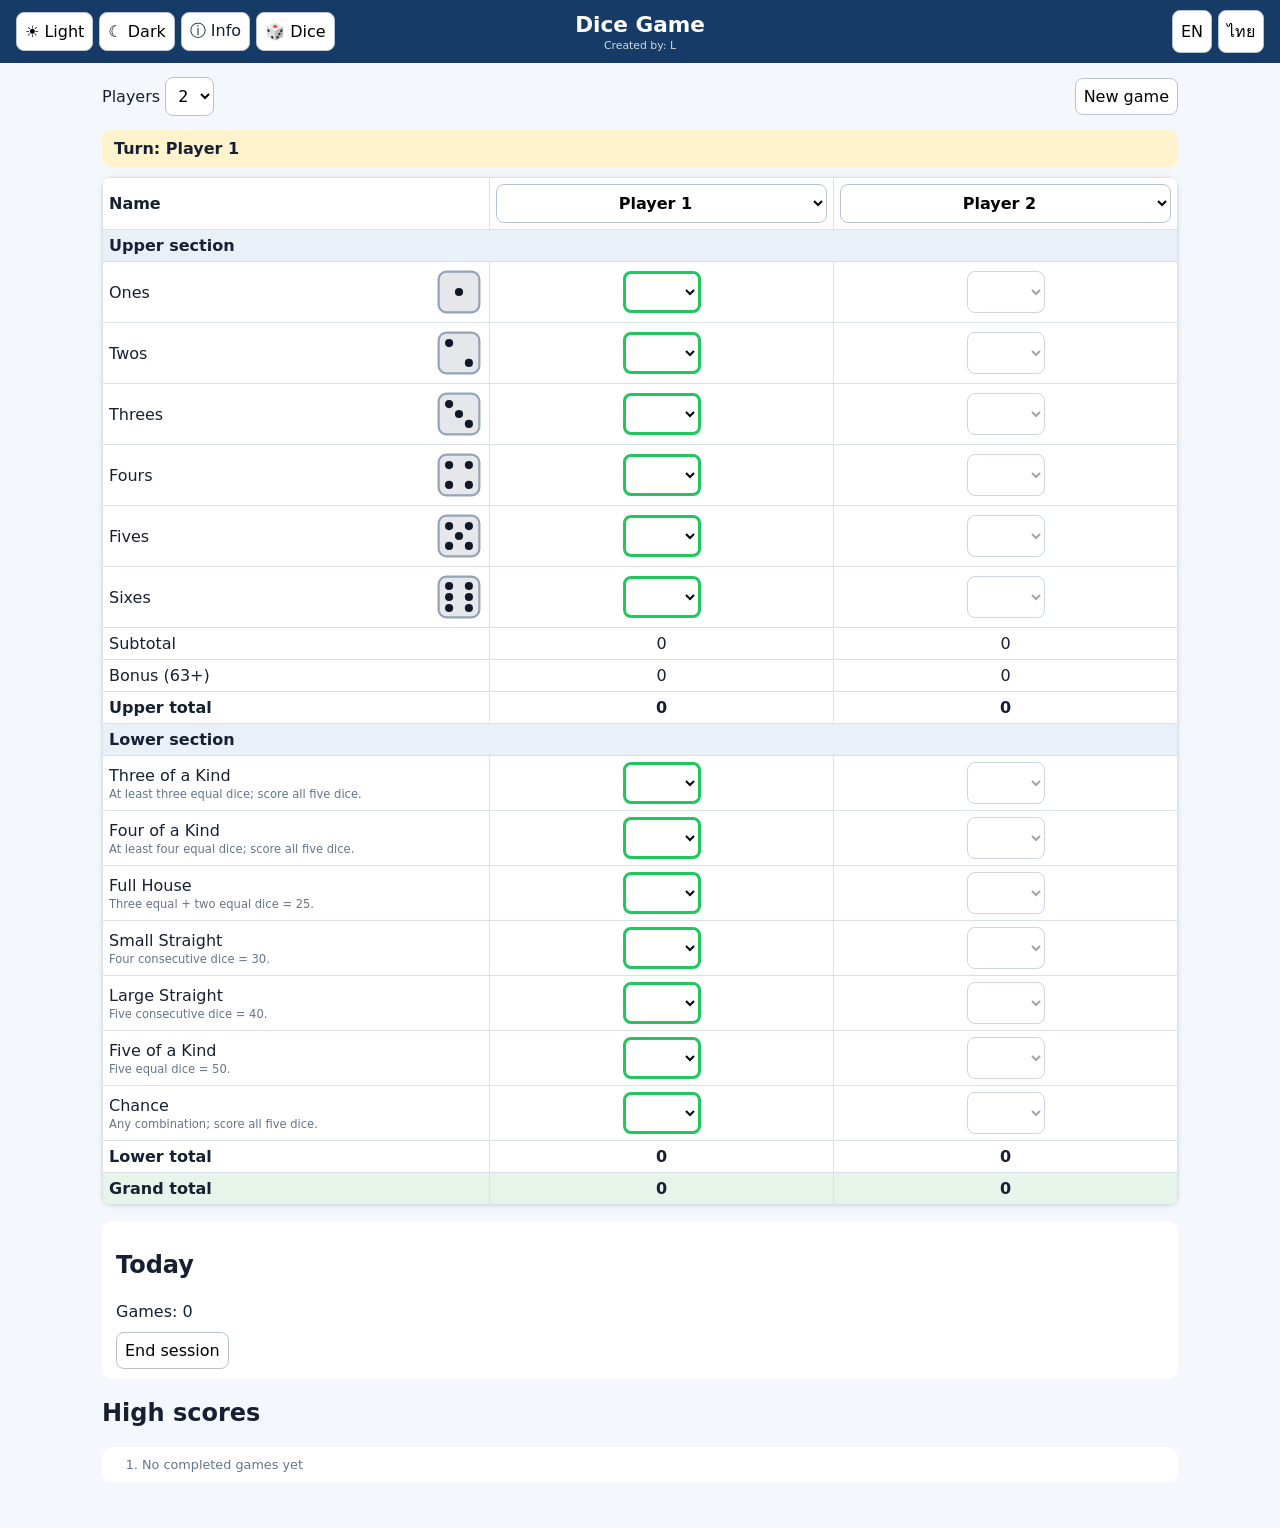
==== commit ec9478e4: "Add integrated dice roller entry point" ====
--- a/index.html
+++ b/index.html
@@ -1 +1 @@
-<!doctype html><html lang="en"><head><meta charset="utf-8"><meta name="viewport" content="width=device-width,initial-scale=1,viewport-fit=cover"><meta name="theme-color" content="#173b67"><title>Dice Game</title><link rel="manifest" href="manifest.webmanifest"><link rel="stylesheet" href="style.css"></head><body><header><div class="theme"><button id="light">☀ Light</button><button id="dark">☾ Dark</button><a class="infoBtn" href="rules.html">ⓘ Info</a></div><div class="brand"><h1><span data-t="title">Dice Game</span></h1><small>Created by: L</small></div><div class="language"><button id="en">EN</button><button id="th">ไทย</button></div></header><main><section class="setup"><label><span data-t="players">Players</span> <select id="count"><option>2</option><option>3</option><option>4</option><option>5</option><option>6</option></select></label><button id="new" data-t="newGame">New game</button></section><div id="turn"></div><div id="board"></div><section id="sessionBox"><h2 id="sessionTitle">Session</h2><div id="sessionSummary"></div><button id="endSession">End session</button></section><section><h2 data-t="records">High scores</h2><ol id="records"></ol></section></main><script src="app.js"></script></body></html>+<!doctype html><html lang="en"><head><meta charset="utf-8"><meta name="viewport" content="width=device-width,initial-scale=1,viewport-fit=cover"><meta name="theme-color" content="#173b67"><title>Dice Game</title><link rel="manifest" href="manifest.webmanifest"><link rel="stylesheet" href="style.css"></head><body><header><div class="theme"><button id="light">☀ Light</button><button id="dark">☾ Dark</button><a class="infoBtn" href="rules.html">ⓘ Info</a><button id="diceMode">🎲 Dice</button></div><div class="brand"><h1><span data-t="title">Dice Game</span></h1><small>Created by: L</small></div><div class="language"><button id="en">EN</button><button id="th">ไทย</button></div></header><main><section class="setup"><label><span data-t="players">Players</span> <select id="count"><option>2</option><option>3</option><option>4</option><option>5</option><option>6</option></select></label><button id="new" data-t="newGame">New game</button></section><div id="turn"></div><section id="roller" hidden></section><div id="board"></div><section id="sessionBox"><h2 id="sessionTitle">Session</h2><div id="sessionSummary"></div><button id="endSession">End session</button></section><section><h2 data-t="records">High scores</h2><ol id="records"></ol></section></main><script src="app.js"></script></body></html>
--- a/style.css
+++ b/style.css
@@ -1,4 +1,4 @@
 :root{font-family:system-ui,-apple-system,"Noto Sans Thai",sans-serif;color:#172033;background:#f4f7fb}*{box-sizing:border-box}body{margin:0;background:#f4f7fb}header{position:sticky;top:0;z-index:3;background:#173b67;color:#fff;padding:10px 16px;display:grid;grid-template-columns:1fr auto 1fr;align-items:center;gap:10px}.theme{justify-self:start}.language{justify-self:end}.theme,.language{display:flex;gap:6px}.brand{text-align:center}.brand h1{margin:0;font-size:1.35rem}.brand small{display:block;font-size:.68rem;opacity:.8;margin-top:2px}button,select,input{font:inherit;padding:8px;border:1px solid #b7c4d6;border-radius:8px;background:#fff}button{cursor:pointer}main{max-width:1100px;margin:auto;padding:0 12px 30px}.setup{display:flex;gap:10px;align-items:center;justify-content:space-between;margin:14px 0}#turn{padding:9px 12px;margin:10px 0;background:#fff3cd;border-radius:9px;font-weight:700}.tablewrap{overflow:auto;background:#fff;border-radius:10px;box-shadow:0 1px 5px #0002}table{border-collapse:collapse;width:100%;table-layout:fixed}th,td{border:1px solid #d8e0ea;padding:6px;text-align:center}th:first-child,td:first-child{text-align:left;width:36%;min-width:230px;background:#fff}thead th:not(:first-child),tbody td:not(:first-child){width:auto}.section td{font-weight:700;background:#e9f0f8!important}.total td,.grand td{font-weight:800}.grand td{background:#e6f4ea}.playerpick{width:100%}.playerpick select{width:100%;min-width:0;text-align:center;font-weight:700}.playerpick input{width:100%;margin-top:4px}.score{display:block;width:78px;min-width:78px;height:42px;margin:auto;text-align:center;font-weight:700}.hint{display:block;font-size:.72rem;color:#65758b;font-weight:400;margin-top:2px}.cat{display:flex;align-items:center;justify-content:space-between;gap:12px}.dice{display:inline-flex;flex:none}#records,#sessionBox{background:#fff;border-radius:10px;padding:10px 14px;margin-top:16px}#records{padding-left:40px}#sessionSummary{line-height:1.6;margin-bottom:8px}.muted{font-size:.8rem;color:#65758b}
 html.dark,html.dark body{background:#111827;color:#e8edf5}html.dark main{color:#e8edf5}html.dark .tablewrap,html.dark #records,html.dark #sessionBox{background:#1f2937}html.dark th,html.dark td{border-color:#475569}html.dark th:first-child,html.dark td:first-child{background:#1f2937;color:#e8edf5}html.dark .section td{background:#334155!important}html.dark .grand td{background:#164e3b}html.dark button,html.dark input,html.dark select{color:#f8fafc;border-color:#64748b;background:#273449}html.dark #turn{background:#493b13;color:#fff}html.dark .hint,html.dark .muted{color:#cbd5e1}
 html.dark select.score.inactive:disabled{background:#151a22!important;color:#d8dee8!important;-webkit-text-fill-color:#d8dee8!important;border:2px solid #343d4b!important;opacity:1!important}html.dark select.score.active:not(:disabled){background:#d6d9dd!important;color:#111827!important;-webkit-text-fill-color:#111827!important;border:3px solid #22c55e!important;box-shadow:0 0 0 1px #22c55e!important;opacity:1!important}html.dark select.score.used,html.dark select.score.used:disabled{background:#d6d9dd!important;color:#111827!important;-webkit-text-fill-color:#111827!important;border:3px solid #ef4444!important;box-shadow:0 0 0 1px #ef4444!important;opacity:1!important}select.score.active{border:3px solid #22c55e}select.score.used{border:3px solid #ef4444}.dark .die{background:linear-gradient(145deg,#e5e7eb,#bfc7d1);border:2px solid #94a3b8;box-shadow:2px 2px 5px #0006}.dark .die i{background:transparent}.dark .d1 .p5,.dark .d2 .p1,.dark .d2 .p9,.dark .d3 .p1,.dark .d3 .p5,.dark .d3 .p9,.dark .d4 .p1,.dark .d4 .p3,.dark .d4 .p7,.dark .d4 .p9,.dark .d5 .p1,.dark .d5 .p3,.dark .d5 .p5,.dark .d5 .p7,.dark .d5 .p9,.dark .d6 .p1,.dark .d6 .p3,.dark .d6 .p4,.dark .d6 .p6,.dark .d6 .p7,.dark .d6 .p9{background:#111827!important}
-@media(max-width:700px){main{padding:0 6px 20px}header{padding:8px 6px}.theme button,.language button{padding:6px}.theme button{font-size:.78rem}.brand h1{font-size:1.05rem}th:first-child,td:first-child{width:34%;min-width:170px}.score{width:68px;min-width:68px}.die{width:36px;height:36px;padding:4px}.die i{width:7px;height:7px}}.dice{display:inline-flex!important;align-items:center!important;justify-content:center!important;min-width:48px!important}.die-svg{display:block!important;width:44px!important;height:44px!important;min-width:44px!important;visibility:visible!important;opacity:1!important}html.dark .die-svg rect{fill:#d1d5db}html.dark .die-svg circle{fill:#111827}.cat{min-height:48px}@media(max-width:600px){body{font-size:14px}header{position:sticky;grid-template-columns:1fr auto 1fr;gap:4px;padding:6px}.theme,.language{gap:3px}.theme button,.language button{padding:5px 6px;font-size:12px}.brand h1{font-size:1rem}.brand small{font-size:.55rem}.setup{margin:8px 0}.setup button,.setup select{padding:6px}#turn{margin:6px 0;padding:7px 9px}.tablewrap{border-radius:6px}table{min-width:680px}th,td{padding:4px 3px}th:first-child,td:first-child{width:180px;min-width:180px}.playerpick select{padding:6px 3px;font-size:12px}.score{width:58px;min-width:58px;height:36px;padding:4px}.cat{min-height:40px}.die-svg{width:36px!important;height:36px!important;min-width:36px!important}.hint{font-size:.66rem}#records,#sessionBox{margin-top:10px;padding:8px 10px}}@media(max-width:420px) and (orientation:portrait){table{min-width:650px}main{padding:0 4px 18px}th:first-child,td:first-child{width:165px;min-width:165px}.score{width:54px;min-width:54px}.die-svg{width:32px!important;height:32px!important;min-width:32px!important}.theme button{font-size:0}.theme button:first-child:after{content:"☀"}.theme button:last-child:after{content:"☾"}.brand small{display:none}}@media(max-height:500px) and (orientation:landscape){header{position:static;padding:5px 8px}.setup{margin:6px 0}#turn{margin:5px 0}th,td{padding:3px}.score{height:34px}.die-svg{width:32px!important;height:32px!important;min-width:32px!important}.cat{min-height:36px}}+@media(max-width:700px){main{padding:0 6px 20px}header{padding:8px 6px}.theme button,.language button{padding:6px}.theme button{font-size:.78rem}.brand h1{font-size:1.05rem}th:first-child,td:first-child{width:34%;min-width:170px}.score{width:68px;min-width:68px}.die{width:36px;height:36px;padding:4px}.die i{width:7px;height:7px}}.dice{display:inline-flex!important;align-items:center!important;justify-content:center!important;min-width:48px!important}.die-svg{display:block!important;width:44px!important;height:44px!important;min-width:44px!important;visibility:visible!important;opacity:1!important}html.dark .die-svg rect{fill:#d1d5db}html.dark .die-svg circle{fill:#111827}.cat{min-height:48px}@media(max-width:600px){body{font-size:14px}header{position:sticky;grid-template-columns:1fr auto 1fr;gap:4px;padding:6px}.theme,.language{gap:3px}.theme button,.language button{padding:5px 6px;font-size:12px}.brand h1{font-size:1rem}.brand small{font-size:.55rem}.setup{margin:8px 0}.setup button,.setup select{padding:6px}#turn{margin:6px 0;padding:7px 9px}.tablewrap{border-radius:6px}table{min-width:680px}th,td{padding:4px 3px}th:first-child,td:first-child{width:180px;min-width:180px}.playerpick select{padding:6px 3px;font-size:12px}.score{width:58px;min-width:58px;height:36px;padding:4px}.cat{min-height:40px}.die-svg{width:36px!important;height:36px!important;min-width:36px!important}.hint{font-size:.66rem}#records,#sessionBox{margin-top:10px;padding:8px 10px}}@media(max-width:420px) and (orientation:portrait){table{min-width:650px}main{padding:0 4px 18px}th:first-child,td:first-child{width:165px;min-width:165px}.score{width:54px;min-width:54px}.die-svg{width:32px!important;height:32px!important;min-width:32px!important}.theme button{font-size:0}.theme button:first-child:after{content:"☀"}.theme button:last-child:after{content:"☾"}.brand small{display:none}}@media(max-height:500px) and (orientation:landscape){header{position:static;padding:5px 8px}.setup{margin:6px 0}#turn{margin:5px 0}th,td{padding:3px}.score{height:34px}.die-svg{width:32px!important;height:32px!important;min-width:32px!important}.cat{min-height:36px}}.infoBtn{display:inline-flex;align-items:center;padding:8px;border:1px solid #b7c4d6;border-radius:8px;background:#fff;color:#172033;text-decoration:none}.dark .infoBtn{background:#273449;color:#f8fafc;border-color:#64748b}@media(max-width:420px){.infoBtn{padding:5px 6px;font-size:12px}}
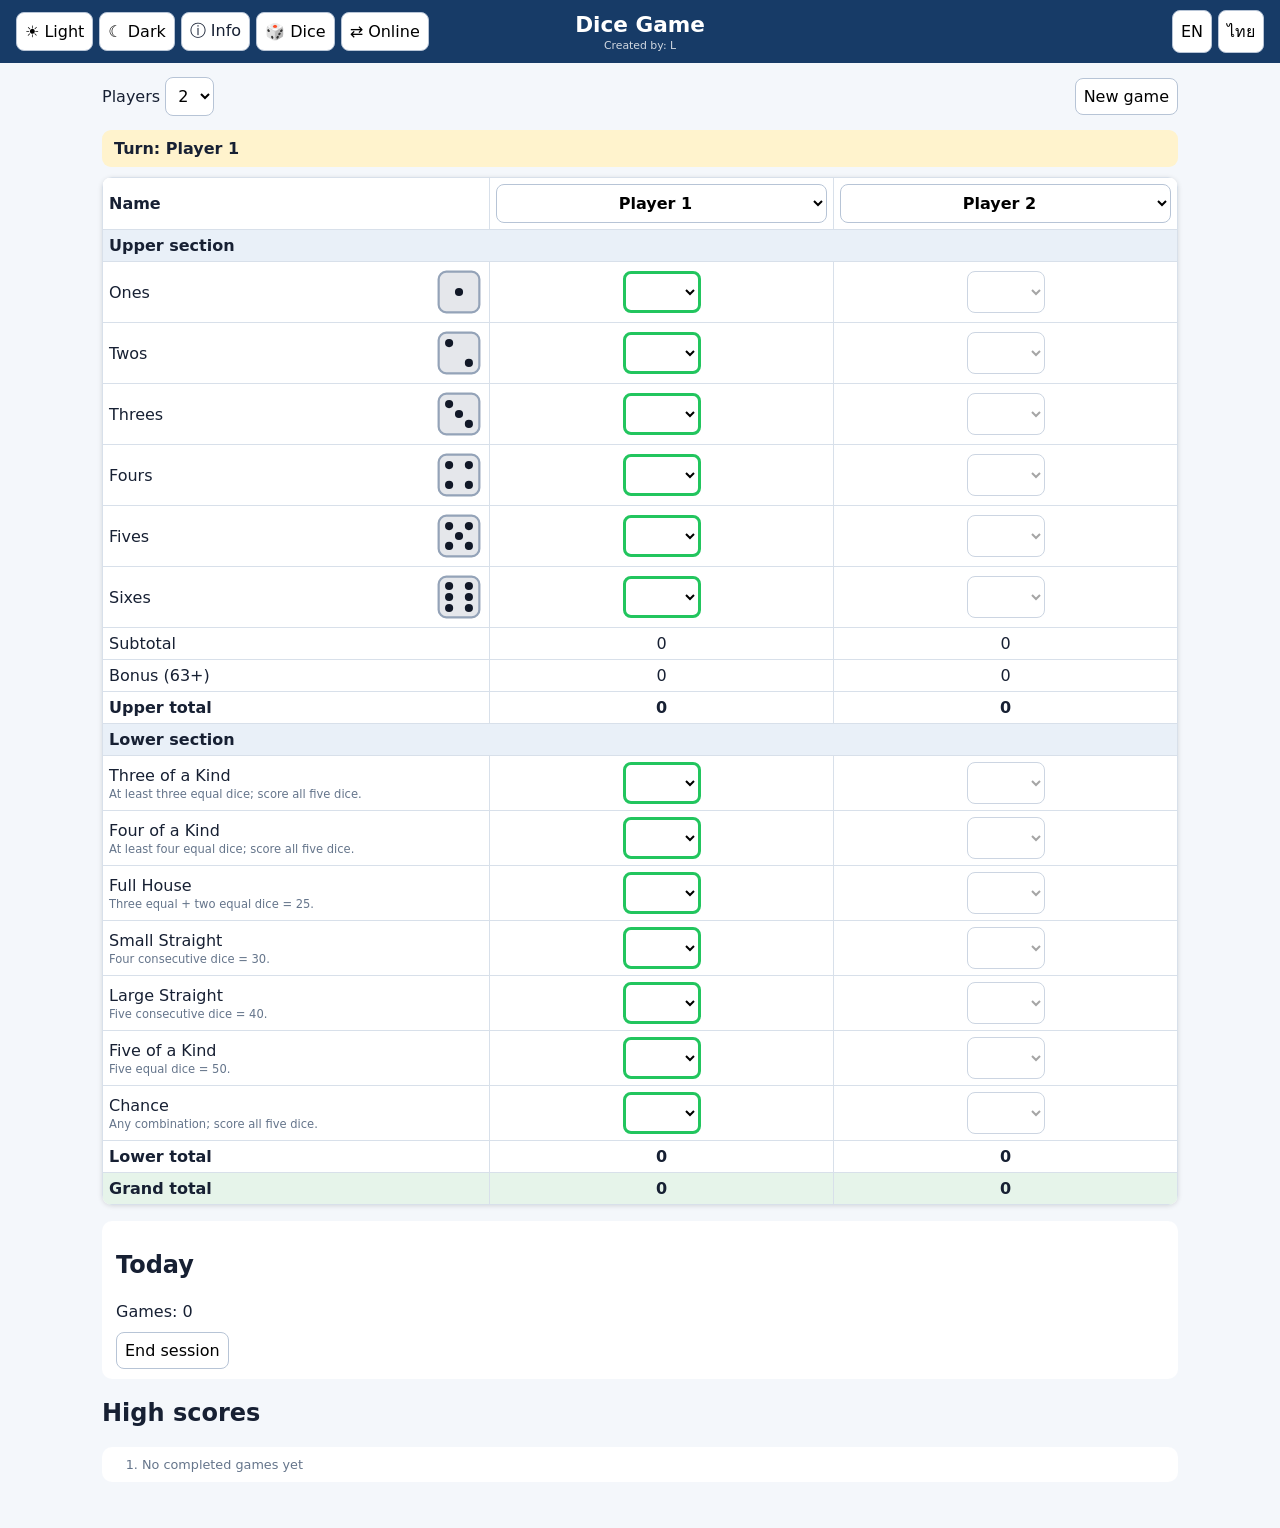
==== commit a01c9d40: "Add multiplayer controls" ====
--- a/index.html
+++ b/index.html
@@ -1 +1 @@
-<!doctype html><html lang="en"><head><meta charset="utf-8"><meta name="viewport" content="width=device-width,initial-scale=1,viewport-fit=cover"><meta name="theme-color" content="#173b67"><title>Dice Game</title><link rel="manifest" href="manifest.webmanifest"><link rel="stylesheet" href="style.css"></head><body><header><div class="theme"><button id="light">☀ Light</button><button id="dark">☾ Dark</button><a class="infoBtn" href="rules.html">ⓘ Info</a><button id="diceMode">🎲 Dice</button></div><div class="brand"><h1><span data-t="title">Dice Game</span></h1><small>Created by: L</small></div><div class="language"><button id="en">EN</button><button id="th">ไทย</button></div></header><main><section class="setup"><label><span data-t="players">Players</span> <select id="count"><option>2</option><option>3</option><option>4</option><option>5</option><option>6</option></select></label><button id="new" data-t="newGame">New game</button></section><div id="turn"></div><section id="roller" hidden></section><div id="board"></div><section id="sessionBox"><h2 id="sessionTitle">Session</h2><div id="sessionSummary"></div><button id="endSession">End session</button></section><section><h2 data-t="records">High scores</h2><ol id="records"></ol></section></main><script src="app.js"></script></body></html>+<!doctype html><html lang="en"><head><meta charset="utf-8"><meta name="viewport" content="width=device-width,initial-scale=1,viewport-fit=cover"><meta name="theme-color" content="#173b67"><title>Dice Game</title><link rel="manifest" href="manifest.webmanifest"><link rel="stylesheet" href="style.css"></head><body><header><div class="theme"><button id="light">☀ Light</button><button id="dark">☾ Dark</button><a class="infoBtn" href="rules.html">ⓘ Info</a><button id="diceMode">🎲 Dice</button><button id="onlineMode">⇄ Online</button></div><div class="brand"><h1><span data-t="title">Dice Game</span></h1><small>Created by: L</small></div><div class="language"><button id="en">EN</button><button id="th">ไทย</button></div></header><main><section class="setup"><label><span data-t="players">Players</span> <select id="count"><option>2</option><option>3</option><option>4</option><option>5</option><option>6</option></select></label><button id="new" data-t="newGame">New game</button></section><div id="turn"></div><section id="onlinePanel" hidden></section><section id="roller" hidden></section><div id="board"></div><section id="sessionBox"><h2 id="sessionTitle">Session</h2><div id="sessionSummary"></div><button id="endSession">End session</button></section><section><h2 data-t="records">High scores</h2><ol id="records"></ol></section></main><script src="app.js"></script></body></html>
--- a/style.css
+++ b/style.css
@@ -1,4 +1,4 @@
 :root{font-family:system-ui,-apple-system,"Noto Sans Thai",sans-serif;color:#172033;background:#f4f7fb}*{box-sizing:border-box}body{margin:0;background:#f4f7fb}header{position:sticky;top:0;z-index:3;background:#173b67;color:#fff;padding:10px 16px;display:grid;grid-template-columns:1fr auto 1fr;align-items:center;gap:10px}.theme{justify-self:start}.language{justify-self:end}.theme,.language{display:flex;gap:6px}.brand{text-align:center}.brand h1{margin:0;font-size:1.35rem}.brand small{display:block;font-size:.68rem;opacity:.8;margin-top:2px}button,select,input{font:inherit;padding:8px;border:1px solid #b7c4d6;border-radius:8px;background:#fff}button{cursor:pointer}main{max-width:1100px;margin:auto;padding:0 12px 30px}.setup{display:flex;gap:10px;align-items:center;justify-content:space-between;margin:14px 0}#turn{padding:9px 12px;margin:10px 0;background:#fff3cd;border-radius:9px;font-weight:700}.tablewrap{overflow:auto;background:#fff;border-radius:10px;box-shadow:0 1px 5px #0002}table{border-collapse:collapse;width:100%;table-layout:fixed}th,td{border:1px solid #d8e0ea;padding:6px;text-align:center}th:first-child,td:first-child{text-align:left;width:36%;min-width:230px;background:#fff}thead th:not(:first-child),tbody td:not(:first-child){width:auto}.section td{font-weight:700;background:#e9f0f8!important}.total td,.grand td{font-weight:800}.grand td{background:#e6f4ea}.playerpick{width:100%}.playerpick select{width:100%;min-width:0;text-align:center;font-weight:700}.playerpick input{width:100%;margin-top:4px}.score{display:block;width:78px;min-width:78px;height:42px;margin:auto;text-align:center;font-weight:700}.hint{display:block;font-size:.72rem;color:#65758b;font-weight:400;margin-top:2px}.cat{display:flex;align-items:center;justify-content:space-between;gap:12px}.dice{display:inline-flex;flex:none}#records,#sessionBox{background:#fff;border-radius:10px;padding:10px 14px;margin-top:16px}#records{padding-left:40px}#sessionSummary{line-height:1.6;margin-bottom:8px}.muted{font-size:.8rem;color:#65758b}
 html.dark,html.dark body{background:#111827;color:#e8edf5}html.dark main{color:#e8edf5}html.dark .tablewrap,html.dark #records,html.dark #sessionBox{background:#1f2937}html.dark th,html.dark td{border-color:#475569}html.dark th:first-child,html.dark td:first-child{background:#1f2937;color:#e8edf5}html.dark .section td{background:#334155!important}html.dark .grand td{background:#164e3b}html.dark button,html.dark input,html.dark select{color:#f8fafc;border-color:#64748b;background:#273449}html.dark #turn{background:#493b13;color:#fff}html.dark .hint,html.dark .muted{color:#cbd5e1}
 html.dark select.score.inactive:disabled{background:#151a22!important;color:#d8dee8!important;-webkit-text-fill-color:#d8dee8!important;border:2px solid #343d4b!important;opacity:1!important}html.dark select.score.active:not(:disabled){background:#d6d9dd!important;color:#111827!important;-webkit-text-fill-color:#111827!important;border:3px solid #22c55e!important;box-shadow:0 0 0 1px #22c55e!important;opacity:1!important}html.dark select.score.used,html.dark select.score.used:disabled{background:#d6d9dd!important;color:#111827!important;-webkit-text-fill-color:#111827!important;border:3px solid #ef4444!important;box-shadow:0 0 0 1px #ef4444!important;opacity:1!important}select.score.active{border:3px solid #22c55e}select.score.used{border:3px solid #ef4444}.dark .die{background:linear-gradient(145deg,#e5e7eb,#bfc7d1);border:2px solid #94a3b8;box-shadow:2px 2px 5px #0006}.dark .die i{background:transparent}.dark .d1 .p5,.dark .d2 .p1,.dark .d2 .p9,.dark .d3 .p1,.dark .d3 .p5,.dark .d3 .p9,.dark .d4 .p1,.dark .d4 .p3,.dark .d4 .p7,.dark .d4 .p9,.dark .d5 .p1,.dark .d5 .p3,.dark .d5 .p5,.dark .d5 .p7,.dark .d5 .p9,.dark .d6 .p1,.dark .d6 .p3,.dark .d6 .p4,.dark .d6 .p6,.dark .d6 .p7,.dark .d6 .p9{background:#111827!important}
-@media(max-width:700px){main{padding:0 6px 20px}header{padding:8px 6px}.theme button,.language button{padding:6px}.theme button{font-size:.78rem}.brand h1{font-size:1.05rem}th:first-child,td:first-child{width:34%;min-width:170px}.score{width:68px;min-width:68px}.die{width:36px;height:36px;padding:4px}.die i{width:7px;height:7px}}.dice{display:inline-flex!important;align-items:center!important;justify-content:center!important;min-width:48px!important}.die-svg{display:block!important;width:44px!important;height:44px!important;min-width:44px!important;visibility:visible!important;opacity:1!important}html.dark .die-svg rect{fill:#d1d5db}html.dark .die-svg circle{fill:#111827}.cat{min-height:48px}@media(max-width:600px){body{font-size:14px}header{position:sticky;grid-template-columns:1fr auto 1fr;gap:4px;padding:6px}.theme,.language{gap:3px}.theme button,.language button{padding:5px 6px;font-size:12px}.brand h1{font-size:1rem}.brand small{font-size:.55rem}.setup{margin:8px 0}.setup button,.setup select{padding:6px}#turn{margin:6px 0;padding:7px 9px}.tablewrap{border-radius:6px}table{min-width:680px}th,td{padding:4px 3px}th:first-child,td:first-child{width:180px;min-width:180px}.playerpick select{padding:6px 3px;font-size:12px}.score{width:58px;min-width:58px;height:36px;padding:4px}.cat{min-height:40px}.die-svg{width:36px!important;height:36px!important;min-width:36px!important}.hint{font-size:.66rem}#records,#sessionBox{margin-top:10px;padding:8px 10px}}@media(max-width:420px) and (orientation:portrait){table{min-width:650px}main{padding:0 4px 18px}th:first-child,td:first-child{width:165px;min-width:165px}.score{width:54px;min-width:54px}.die-svg{width:32px!important;height:32px!important;min-width:32px!important}.theme button{font-size:0}.theme button:first-child:after{content:"☀"}.theme button:last-child:after{content:"☾"}.brand small{display:none}}@media(max-height:500px) and (orientation:landscape){header{position:static;padding:5px 8px}.setup{margin:6px 0}#turn{margin:5px 0}th,td{padding:3px}.score{height:34px}.die-svg{width:32px!important;height:32px!important;min-width:32px!important}.cat{min-height:36px}}.infoBtn{display:inline-flex;align-items:center;padding:8px;border:1px solid #b7c4d6;border-radius:8px;background:#fff;color:#172033;text-decoration:none}.dark .infoBtn{background:#273449;color:#f8fafc;border-color:#64748b}@media(max-width:420px){.infoBtn{padding:5px 6px;font-size:12px}}+@media(max-width:700px){main{padding:0 6px 20px}header{padding:8px 6px}.theme button,.language button{padding:6px}.theme button{font-size:.78rem}.brand h1{font-size:1.05rem}th:first-child,td:first-child{width:34%;min-width:170px}.score{width:68px;min-width:68px}.die{width:36px;height:36px;padding:4px}.die i{width:7px;height:7px}}.dice{display:inline-flex!important;align-items:center!important;justify-content:center!important;min-width:48px!important}.die-svg{display:block!important;width:44px!important;height:44px!important;min-width:44px!important;visibility:visible!important;opacity:1!important}html.dark .die-svg rect{fill:#d1d5db}html.dark .die-svg circle{fill:#111827}.cat{min-height:48px}@media(max-width:600px){body{font-size:14px}header{position:sticky;grid-template-columns:1fr auto 1fr;gap:4px;padding:6px}.theme,.language{gap:3px}.theme button,.language button{padding:5px 6px;font-size:12px}.brand h1{font-size:1rem}.brand small{font-size:.55rem}.setup{margin:8px 0}.setup button,.setup select{padding:6px}#turn{margin:6px 0;padding:7px 9px}.tablewrap{border-radius:6px}table{min-width:680px}th,td{padding:4px 3px}th:first-child,td:first-child{width:180px;min-width:180px}.playerpick select{padding:6px 3px;font-size:12px}.score{width:58px;min-width:58px;height:36px;padding:4px}.cat{min-height:40px}.die-svg{width:36px!important;height:36px!important;min-width:36px!important}.hint{font-size:.66rem}#records,#sessionBox{margin-top:10px;padding:8px 10px}}@media(max-width:420px) and (orientation:portrait){table{min-width:650px}main{padding:0 4px 18px}th:first-child,td:first-child{width:165px;min-width:165px}.score{width:54px;min-width:54px}.die-svg{width:32px!important;height:32px!important;min-width:32px!important}.theme button{font-size:0}.theme button:first-child:after{content:"☀"}.theme button:last-child:after{content:"☾"}.brand small{display:none}}@media(max-height:500px) and (orientation:landscape){header{position:static;padding:5px 8px}.setup{margin:6px 0}#turn{margin:5px 0}th,td{padding:3px}.score{height:34px}.die-svg{width:32px!important;height:32px!important;min-width:32px!important}.cat{min-height:36px}}.infoBtn{display:inline-flex;align-items:center;padding:8px;border:1px solid #b7c4d6;border-radius:8px;background:#fff;color:#172033;text-decoration:none}.dark .infoBtn{background:#273449;color:#f8fafc;border-color:#64748b}@media(max-width:420px){.infoBtn{padding:5px 6px;font-size:12px}}#roller{background:#fff;border-radius:10px;padding:12px;margin:10px 0;box-shadow:0 1px 5px #0002}.dark #roller{background:#1f2937}.rollerHead{display:flex;justify-content:space-between;align-items:center;font-size:1.1rem}.rollDice{display:flex;justify-content:center;gap:12px;flex-wrap:wrap;margin:14px 0}.rollDie{display:flex;flex-direction:column;align-items:center;gap:3px;padding:7px;border:3px solid transparent}.rollDie.held{border-color:#22c55e;background:#dcfce7}.dark .rollDie.held{background:#14532d}.rollDie small{font-size:.65rem;font-weight:800}.rollActions{text-align:center}.rollActions button{font-size:1.05rem;font-weight:700;padding:9px 20px}.scoreChoices{display:flex;gap:7px;flex-wrap:wrap;justify-content:center;margin-top:10px}.scoreChoices h3{width:100%;text-align:center;margin:5px}.choice{min-width:120px}.infoBtn,#diceMode{white-space:nowrap}@media(max-width:420px){.rollDice{gap:5px}.rollDie{padding:4px}.rollDie .die-svg{width:42px!important;height:42px!important}.choice{min-width:100px;font-size:.8rem}}
